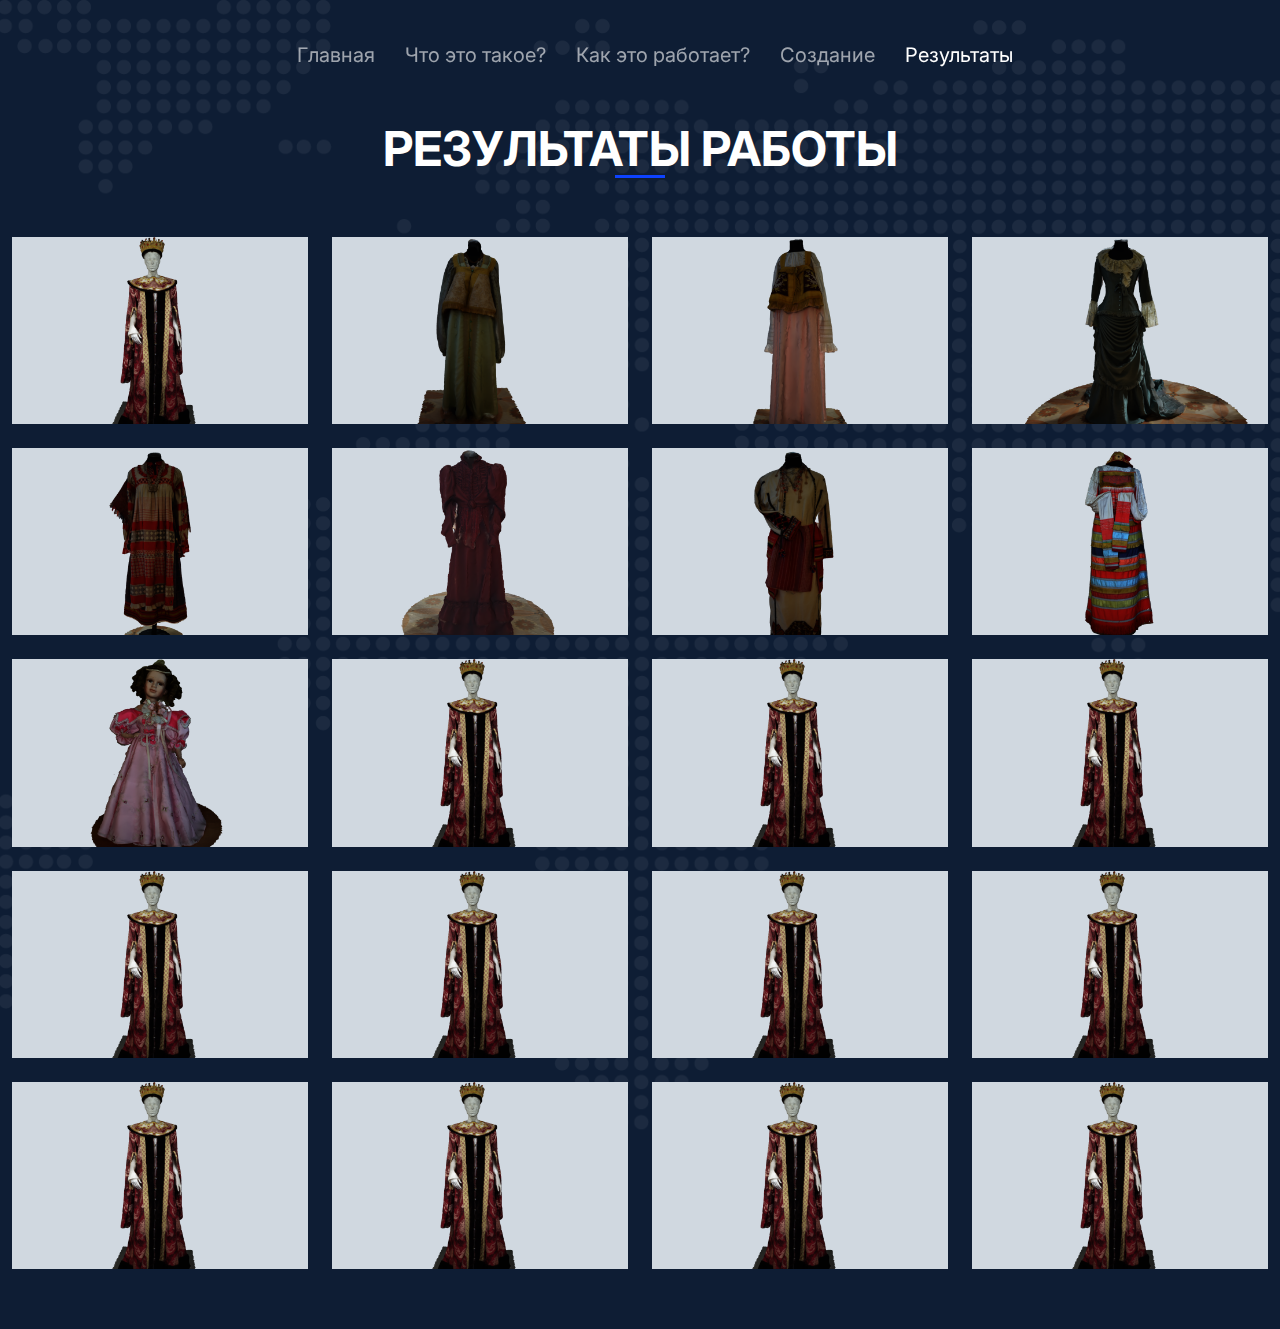
==== result.html @ 9d1e9ec7 "Update result.html" ====
<!DOCTYPE html>
<html lang="en">

<head>
    <meta charset="utf-8">
    <meta content="width=device-width, initial-scale=1.0" name="viewport">

    <title>NNTU3D</title>
    <meta content="" name="description">
    <meta content="" name="keywords">

    <!-- Favicons -->
    <link href="assets/img/favicon.png" rel="icon">

    <!-- Google Fonts -->
    <link rel="preconnect" href="https://fonts.googleapis.com">
    <link rel="preconnect" href="https://fonts.gstatic.com" crossorigin>
    <link href="https://fonts.googleapis.com/css2?family=Open+Sans:ital,wght@0,300;0,400;0,500;0,600;0,700;1,300;1,400;1,600;1,700&family=Poppins:ital,wght@0,300;0,400;0,500;0,600;0,700;1,300;1,400;1,500;1,600;1,700&family=Inter:ital,wght@0,300;0,400;0,500;0,600;0,700;1,300;1,400;1,500;1,600;1,700&display=swap"
          rel="stylesheet">

    <!-- Vendor CSS Files -->
    <link href="assets/vendor/bootstrap/css/bootstrap.min.css" rel="stylesheet">
    <link href="assets/vendor/bootstrap-icons/bootstrap-icons.css" rel="stylesheet">
    <link href="assets/vendor/fontawesome-free/css/all.min.css" rel="stylesheet">
    <link href="assets/vendor/glightbox/css/glightbox.min.css" rel="stylesheet">
    <link href="assets/vendor/swiper/swiper-bundle.min.css" rel="stylesheet">
    <link href="assets/vendor/aos/aos.css" rel="stylesheet">

    <!-- Template Main CSS File -->
    <link href="assets/css/main.css" rel="stylesheet">

</head>

<body>

<!-- ======= Header ======= -->
<header id="header" class="header d-flex align-items-center fixed-top">
    <div class="container-fluid container-xl d-flex align-items-center justify-content-between">

        <i class="mobile-nav-toggle mobile-nav-show bi bi-list"></i>
        <i class="mobile-nav-toggle mobile-nav-hide d-none bi bi-x"></i>
        <nav id="navbar" class="navbar">
            <ul>
                <li><a href="index.html">Главная</a></li>
                <li><a href="index.html#about">Что это такое?</a></li>
                <li><a href="index.html#work">Как это работает?</a></li>
                <li><a href="index.html#create">Создание</a></li>
                <li><a href="result.html" class="active">Результаты</a></li>
            </ul>
        </nav><!-- .navbar -->

    </div>
</header><!-- End Header -->
<!-- End Header -->

<!-- ======= Result Section ======= -->
<section id="result" class="result d-flex align-items-center">
    <div class="container-fluid">
        <div class="row gy-4 d-flex justify-content-center">
            <div class="section-header">
                <h2>Результаты работы</h2>
            </div>
            <div class="col-lg-3 order-2 order-lg-2 d-flex flex-column justify-content-center">
                <div>
                    <a>
                        <img src="assets/img/model/queen.png" data-bs-toggle="modal" data-bs-target="#Modal"
                             class="img-fluid mb-3 mb-lg-0" alt=""
                             data-iframe="https://3dviewer.net/embed.html#model=https://raw.githubusercontent.com/dizzki/test-model/main/export/queen/queen.obj,https://raw.githubusercontent.com/dizzki/test-model/main/export/queen/queen.mtl,https://raw.githubusercontent.com/dizzki/test-model/main/export/queen/queen.jpg$camera=-5.99745,-8.82233,8.79584,-1.32511,-4.54672,-7.51632,0.94756,0.10968,0.30016,45.00000$cameramode=perspective$envsettings=fishermans_bastion,off$backgroundcolor=208,216,224,255$defaultcolor=200,200,200$edgesettings=off,0,0,0,37"
                             data-title="RCM - De Gaulle"
                             data-description="Ullamco laboris nisi ut aliquip ex ea commodo consequat. Duis aute irure dolor in reprehenderit involuptatevelit esse cillum dolore eu fugiat nulla pariatur. Excepteur sint occaecat cupidatat non proident,sunt inculpa qui officia deserunt mollit anim id est laborum">
                    </a>
                </div>
            </div>
            <div class="col-lg-3 order-2 order-lg-2 d-flex flex-column justify-content-center">
                <div>
                    <a>
                        <img src="assets/img/model/2.png" data-bs-toggle="modal" data-bs-target="#Modal"
                             class="img-fluid mb-3 mb-lg-0" alt=""
                             data-iframe="https://3dviewer.net/embed.html#model=https://raw.githubusercontent.com/dizzki/test-model/main/export/2/2.obj,https://raw.githubusercontent.com/dizzki/test-model/main/export/2/2.mtl,https://raw.githubusercontent.com/dizzki/test-model/main/export/2/2.jpg$camera=-6.49846,6.84978,6.02051,-2.47001,-0.06247,-6.10471,0.92004,-0.09425,0.38031,45.00000$cameramode=perspective$envsettings=fishermans_bastion,off$backgroundcolor=208,216,224,255$defaultcolor=200,200,200$edgesettings=off,0,0,0,37"
                             data-title="RCM - De Gaulle"
                             data-description="Ullamco laboris nisi ut aliquip ex ea commodo consequat. Duis aute irure dolor in reprehenderit involuptatevelit esse cillum dolore eu fugiat nulla pariatur. Excepteur sint occaecat cupidatat non proident,sunt inculpa qui officia deserunt mollit anim id est laborum">
                    </a>
                </div>
            </div>
            <div class="col-lg-3 order-2 order-lg-2 d-flex flex-column justify-content-center">
                <div>
                    <a>
                        <img src="assets/img/model/3.png" data-bs-toggle="modal" data-bs-target="#Modal"
                             class="img-fluid mb-3 mb-lg-0" alt=""
                             data-iframe="https://3dviewer.net/embed.html#model=https://raw.githubusercontent.com/dizzki/test-model/main/export/3/3.obj,https://raw.githubusercontent.com/dizzki/test-model/main/export/3/3.mtl,https://raw.githubusercontent.com/dizzki/test-model/main/export/3/3.jpg$camera=-0.13166,-5.22626,-3.03641,-0.32161,0.16821,-3.14199,0.00000,1.00000,0.00000,45.00000$cameramode=perspective$envsettings=fishermans_bastion,off$backgroundcolor=208,216,224,255$defaultcolor=200,200,200$edgesettings=off,0,0,0,37"
                             data-title="RCM - De Gaulle"
                             data-description="Ullamco laboris nisi ut aliquip ex ea commodo consequat. Duis aute irure dolor in reprehenderit involuptatevelit esse cillum dolore eu fugiat nulla pariatur. Excepteur sint occaecat cupidatat non proident,sunt inculpa qui officia deserunt mollit anim id est laborum">
                    </a>
                </div>
            </div>
            <div class="col-lg-3 order-2 order-lg-2 d-flex flex-column justify-content-center">
                <div>
                    <a>
                        <img src="assets/img/model/4.png" data-bs-toggle="modal" data-bs-target="#Modal"
                             class="img-fluid mb-3 mb-lg-0" alt=""
                             data-iframe="https://3dviewer.net/embed.html#model=https://raw.githubusercontent.com/dizzki/test-model/main/export/4/4.obj,https://raw.githubusercontent.com/dizzki/test-model/main/export/4/4.mtl,https://raw.githubusercontent.com/dizzki/test-model/main/export/4/4.jpg$camera=5.60379,8.47331,-11.55605,1.87232,1.72889,-8.35368,0.77329,-0.12157,0.62228,45.00000$cameramode=perspective$envsettings=fishermans_bastion,off$backgroundcolor=208,216,224,255$defaultcolor=200,200,200$edgesettings=off,0,0,0,37"
                             data-title="RCM - De Gaulle"
                             data-description="Ullamco laboris nisi ut aliquip ex ea commodo consequat. Duis aute irure dolor in reprehenderit involuptatevelit esse cillum dolore eu fugiat nulla pariatur. Excepteur sint occaecat cupidatat non proident,sunt inculpa qui officia deserunt mollit anim id est laborum">
                    </a>
                </div>
            </div>
            <div class="col-lg-3 order-2 order-lg-2 d-flex flex-column justify-content-center">
                <div>
                    <a>
                        <img src="assets/img/model/5.png" data-bs-toggle="modal" data-bs-target="#Modal"
                             class="img-fluid mb-3 mb-lg-0" alt=""
                             data-iframe="https://3dviewer.net/embed.html#model=https://raw.githubusercontent.com/dizzki/test-model/main/export/5/5.obj,https://raw.githubusercontent.com/dizzki/test-model/main/export/5/5.mtl,https://raw.githubusercontent.com/dizzki/test-model/main/export/5/5.jpg$camera=4.12618,-6.61488,-14.14102,-0.75479,0.36306,-6.56516,0.85451,0.06699,0.51510,45.00000$cameramode=perspective$envsettings=fishermans_bastion,off$backgroundcolor=208,216,224,255$defaultcolor=200,200,200$edgesettings=off,0,0,0,37"
                             data-title="RCM - De Gaulle"
                             data-description="Ullamco laboris nisi ut aliquip ex ea commodo consequat. Duis aute irure dolor in reprehenderit involuptatevelit esse cillum dolore eu fugiat nulla pariatur. Excepteur sint occaecat cupidatat non proident,sunt inculpa qui officia deserunt mollit anim id est laborum">
                    </a>
                </div>
            </div>
            <div class="col-lg-3 order-2 order-lg-2 d-flex flex-column justify-content-center">
                <div>
                    <a>
                        <img src="assets/img/model/6.png" data-bs-toggle="modal" data-bs-target="#Modal"
                             class="img-fluid mb-3 mb-lg-0" alt=""
                             data-iframe="https://3dviewer.net/embed.html#model=https://raw.githubusercontent.com/dizzki/test-model/main/export/6/6.obj,https://raw.githubusercontent.com/dizzki/test-model/main/export/6/6.mtl,https://raw.githubusercontent.com/dizzki/test-model/main/export/6/6.jpg$camera=3.17951,-2.53789,-11.18494,0.60711,-0.23973,-5.41080,0.91257,0.02094,0.40839,45.00000$cameramode=perspective$envsettings=fishermans_bastion,off$backgroundcolor=208,216,224,255$defaultcolor=200,200,200$edgesettings=off,0,0,0,37"
                             data-title="RCM - De Gaulle"
                             data-description="Ullamco laboris nisi ut aliquip ex ea commodo consequat. Duis aute irure dolor in reprehenderit involuptatevelit esse cillum dolore eu fugiat nulla pariatur. Excepteur sint occaecat cupidatat non proident,sunt inculpa qui officia deserunt mollit anim id est laborum">
                    </a>
                </div>
            </div>
            <div class="col-lg-3 order-2 order-lg-2 d-flex flex-column justify-content-center">
                <div>
                    <a>
                        <img src="assets/img/model/7.png" data-bs-toggle="modal" data-bs-target="#Modal"
                             class="img-fluid mb-3 mb-lg-0" alt=""
                             data-iframe="https://3dviewer.net/embed.html#model=https://raw.githubusercontent.com/dizzki/test-model/main/export/7/7.obj,https://raw.githubusercontent.com/dizzki/test-model/main/export/7/7.mtl,https://raw.githubusercontent.com/dizzki/test-model/main/export/7/7.jpg$camera=0.63020,0.33400,1.74407,0.39119,-0.10806,-5.50257,0.99905,0.03478,-0.02633,45.00000$cameramode=perspective$envsettings=fishermans_bastion,off$backgroundcolor=208,216,224,255$defaultcolor=200,200,200$edgesettings=off,0,0,0,37"
                             data-title="RCM - De Gaulle"
                             data-description="Ullamco laboris nisi ut aliquip ex ea commodo consequat. Duis aute irure dolor in reprehenderit involuptatevelit esse cillum dolore eu fugiat nulla pariatur. Excepteur sint occaecat cupidatat non proident,sunt inculpa qui officia deserunt mollit anim id est laborum">
                    </a>
                </div>
            </div>
            <div class="col-lg-3 order-2 order-lg-2 d-flex flex-column justify-content-center">
                <div>
                    <a>
                        <img src="assets/img/model/8.png" data-bs-toggle="modal" data-bs-target="#Modal"
                             class="img-fluid mb-3 mb-lg-0" alt=""
                             data-iframe="https://3dviewer.net/embed.html#model=https://raw.githubusercontent.com/dizzki/test-model/main/export/8/8.obj,https://raw.githubusercontent.com/dizzki/test-model/main/export/8/8.mtl,https://raw.githubusercontent.com/dizzki/test-model/main/export/8/8.jpg$camera=0.11988,-6.56260,-4.68032,-0.27949,-0.06333,-4.84628,0.00000,1.00000,0.00000,45.00000$cameramode=perspective$envsettings=fishermans_bastion,off$backgroundcolor=208,216,224,255$defaultcolor=200,200,200$edgesettings=off,0,0,0,37"
                             data-title="RCM - De Gaulle"
                             data-description="Ullamco laboris nisi ut aliquip ex ea commodo consequat. Duis aute irure dolor in reprehenderit involuptatevelit esse cillum dolore eu fugiat nulla pariatur. Excepteur sint occaecat cupidatat non proident,sunt inculpa qui officia deserunt mollit anim id est laborum">
                    </a>
                </div>
            </div>
            <div class="col-lg-3 order-2 order-lg-2 d-flex flex-column justify-content-center">
                <div>
                    <a>
                        <img src="assets/img/model/1.png" data-bs-toggle="modal" data-bs-target="#Modal"
                             class="img-fluid mb-3 mb-lg-0" alt=""
                             data-iframe="https://3dviewer.net/embed.html#model=https://raw.githubusercontent.com/dizzki/test-model/main/export/1/1.obj,https://raw.githubusercontent.com/dizzki/test-model/main/export/1/1.mtl,https://raw.githubusercontent.com/dizzki/test-model/main/export/1/1.jpg$camera=0.51574,5.41495,-3.85619,-0.08412,0.31874,-4.08507,0.97858,-0.12261,0.16536,45.00000$cameramode=perspective$envsettings=fishermans_bastion,off$backgroundcolor=208,216,224,255$defaultcolor=200,200,200$edgesettings=off,0,0,0,37"
                             data-title="RCM - De Gaulle"
                             data-description="Ullamco laboris nisi ut aliquip ex ea commodo consequat. Duis aute irure dolor in reprehenderit involuptatevelit esse cillum dolore eu fugiat nulla pariatur. Excepteur sint occaecat cupidatat non proident,sunt inculpa qui officia deserunt mollit anim id est laborum">
                    </a>
                </div>
            </div>
            <div class="col-lg-3 order-2 order-lg-2 d-flex flex-column justify-content-center">
                <div>
                    <a>
                        <img src="assets/img/model/queen.png" data-bs-toggle="modal" data-bs-target="#Modal"
                             class="img-fluid mb-3 mb-lg-0" alt=""
                             data-iframe="https://3dviewer.net/embed.html#model=https://raw.githubusercontent.com/dizzki/test-model/main/queen/gueen.obj$camera=-4.91548,-8.95713,10.37861,0.46771,-3.85832,-10.09178,0.95169,0.10955,0.28684,45.00000$cameramode=perspective$envsettings=fishermans_bastion,off$backgroundcolor=255,255,255,255$defaultcolor=200,200,200$edgesettings=off,0,0,0,1"
                             data-title="RCM - De Gaulle"
                             data-description="Ullamco laboris nisi ut aliquip ex ea commodo consequat. Duis aute irure dolor in reprehenderit involuptatevelit esse cillum dolore eu fugiat nulla pariatur. Excepteur sint occaecat cupidatat non proident,sunt inculpa qui officia deserunt mollit anim id est laborum">
                    </a>
                </div>
            </div>
            <div class="col-lg-3 order-2 order-lg-2 d-flex flex-column justify-content-center">
                <div>
                    <a>
                        <img src="assets/img/model/queen.png" data-bs-toggle="modal" data-bs-target="#Modal"
                             class="img-fluid mb-3 mb-lg-0" alt=""
                             data-iframe="https://3dviewer.net/embed.html#model=https://raw.githubusercontent.com/dizzki/test-model/main/queen/gueen.obj$camera=-4.91548,-8.95713,10.37861,0.46771,-3.85832,-10.09178,0.95169,0.10955,0.28684,45.00000$cameramode=perspective$envsettings=fishermans_bastion,off$backgroundcolor=255,255,255,255$defaultcolor=200,200,200$edgesettings=off,0,0,0,1"
                             data-title="RCM - De Gaulle"
                             data-description="Ullamco laboris nisi ut aliquip ex ea commodo consequat. Duis aute irure dolor in reprehenderit involuptatevelit esse cillum dolore eu fugiat nulla pariatur. Excepteur sint occaecat cupidatat non proident,sunt inculpa qui officia deserunt mollit anim id est laborum">
                    </a>
                </div>
            </div>
            <div class="col-lg-3 order-2 order-lg-2 d-flex flex-column justify-content-center">
                <div>
                    <a>
                        <img src="assets/img/model/queen.png" data-bs-toggle="modal" data-bs-target="#Modal"
                             class="img-fluid mb-3 mb-lg-0" alt=""
                             data-iframe="https://3dviewer.net/embed.html#model=https://raw.githubusercontent.com/dizzki/test-model/main/queen/gueen.obj$camera=-4.91548,-8.95713,10.37861,0.46771,-3.85832,-10.09178,0.95169,0.10955,0.28684,45.00000$cameramode=perspective$envsettings=fishermans_bastion,off$backgroundcolor=255,255,255,255$defaultcolor=200,200,200$edgesettings=off,0,0,0,1"
                             data-title="RCM - De Gaulle"
                             data-description="Ullamco laboris nisi ut aliquip ex ea commodo consequat. Duis aute irure dolor in reprehenderit involuptatevelit esse cillum dolore eu fugiat nulla pariatur. Excepteur sint occaecat cupidatat non proident,sunt inculpa qui officia deserunt mollit anim id est laborum">
                    </a>
                </div>
            </div>
            <div class="col-lg-3 order-2 order-lg-2 d-flex flex-column justify-content-center">
                <div>
                    <a>
                        <img src="assets/img/model/queen.png" data-bs-toggle="modal" data-bs-target="#Modal"
                             class="img-fluid mb-3 mb-lg-0" alt=""
                             data-iframe="https://3dviewer.net/embed.html#model=https://raw.githubusercontent.com/dizzki/test-model/main/queen/gueen.obj$camera=-4.91548,-8.95713,10.37861,0.46771,-3.85832,-10.09178,0.95169,0.10955,0.28684,45.00000$cameramode=perspective$envsettings=fishermans_bastion,off$backgroundcolor=255,255,255,255$defaultcolor=200,200,200$edgesettings=off,0,0,0,1"
                             data-title="RCM - De Gaulle"
                             data-description="Ullamco laboris nisi ut aliquip ex ea commodo consequat. Duis aute irure dolor in reprehenderit involuptatevelit esse cillum dolore eu fugiat nulla pariatur. Excepteur sint occaecat cupidatat non proident,sunt inculpa qui officia deserunt mollit anim id est laborum">
                    </a>
                </div>
            </div>
            <div class="col-lg-3 order-2 order-lg-2 d-flex flex-column justify-content-center">
                <div>
                    <a>
                        <img src="assets/img/model/queen.png" data-bs-toggle="modal" data-bs-target="#Modal"
                             class="img-fluid mb-3 mb-lg-0" alt=""
                             data-iframe="https://3dviewer.net/embed.html#model=https://raw.githubusercontent.com/dizzki/test-model/main/queen/gueen.obj$camera=-4.91548,-8.95713,10.37861,0.46771,-3.85832,-10.09178,0.95169,0.10955,0.28684,45.00000$cameramode=perspective$envsettings=fishermans_bastion,off$backgroundcolor=255,255,255,255$defaultcolor=200,200,200$edgesettings=off,0,0,0,1"
                             data-title="RCM - De Gaulle"
                             data-description="Ullamco laboris nisi ut aliquip ex ea commodo consequat. Duis aute irure dolor in reprehenderit involuptatevelit esse cillum dolore eu fugiat nulla pariatur. Excepteur sint occaecat cupidatat non proident,sunt inculpa qui officia deserunt mollit anim id est laborum">
                    </a>
                </div>
            </div>
            <div class="col-lg-3 order-2 order-lg-2 d-flex flex-column justify-content-center">
                <div>
                    <a>
                        <img src="assets/img/model/queen.png" data-bs-toggle="modal" data-bs-target="#Modal"
                             class="img-fluid mb-3 mb-lg-0" alt=""
                             data-iframe="https://3dviewer.net/embed.html#model=https://raw.githubusercontent.com/dizzki/test-model/main/queen/gueen.obj$camera=-4.91548,-8.95713,10.37861,0.46771,-3.85832,-10.09178,0.95169,0.10955,0.28684,45.00000$cameramode=perspective$envsettings=fishermans_bastion,off$backgroundcolor=255,255,255,255$defaultcolor=200,200,200$edgesettings=off,0,0,0,1"
                             data-title="RCM - De Gaulle"
                             data-description="Ullamco laboris nisi ut aliquip ex ea commodo consequat. Duis aute irure dolor in reprehenderit involuptatevelit esse cillum dolore eu fugiat nulla pariatur. Excepteur sint occaecat cupidatat non proident,sunt inculpa qui officia deserunt mollit anim id est laborum">
                    </a>
                </div>
            </div>
            <div class="col-lg-3 order-2 order-lg-2 d-flex flex-column justify-content-center">
                <div>
                    <a>
                        <img src="assets/img/model/queen.png" data-bs-toggle="modal" data-bs-target="#Modal"
                             class="img-fluid mb-3 mb-lg-0" alt=""
                             data-iframe="https://3dviewer.net/embed.html#model=https://raw.githubusercontent.com/dizzki/test-model/main/queen/gueen.obj$camera=-4.91548,-8.95713,10.37861,0.46771,-3.85832,-10.09178,0.95169,0.10955,0.28684,45.00000$cameramode=perspective$envsettings=fishermans_bastion,off$backgroundcolor=255,255,255,255$defaultcolor=200,200,200$edgesettings=off,0,0,0,1"
                             data-title="RCM - De Gaulle"
                             data-description="Ullamco laboris nisi ut aliquip ex ea commodo consequat. Duis aute irure dolor in reprehenderit involuptatevelit esse cillum dolore eu fugiat nulla pariatur. Excepteur sint occaecat cupidatat non proident,sunt inculpa qui officia deserunt mollit anim id est laborum">
                    </a>
                </div>
            </div>
            <div class="col-lg-3 order-2 order-lg-2 d-flex flex-column justify-content-center">
                <div>
                    <a>
                        <img src="assets/img/model/queen.png" data-bs-toggle="modal" data-bs-target="#Modal"
                             class="img-fluid mb-3 mb-lg-0" alt=""
                             data-iframe="https://3dviewer.net/embed.html#model=https://raw.githubusercontent.com/dizzki/test-model/main/queen/gueen.obj$camera=-4.91548,-8.95713,10.37861,0.46771,-3.85832,-10.09178,0.95169,0.10955,0.28684,45.00000$cameramode=perspective$envsettings=fishermans_bastion,off$backgroundcolor=255,255,255,255$defaultcolor=200,200,200$edgesettings=off,0,0,0,1"
                             data-title="RCM - De Gaulle"
                             data-description="Ullamco laboris nisi ut aliquip ex ea commodo consequat. Duis aute irure dolor in reprehenderit involuptatevelit esse cillum dolore eu fugiat nulla pariatur. Excepteur sint occaecat cupidatat non proident,sunt inculpa qui officia deserunt mollit anim id est laborum">
                    </a>
                </div>
            </div>
            <div class="col-lg-3 order-2 order-lg-2 d-flex flex-column justify-content-center">
                <div>
                    <a>
                        <img src="assets/img/model/queen.png" data-bs-toggle="modal" data-bs-target="#Modal"
                             class="img-fluid mb-3 mb-lg-0" alt=""
                             data-iframe="https://3dviewer.net/embed.html#model=https://raw.githubusercontent.com/dizzki/test-model/main/queen/gueen.obj$camera=-4.91548,-8.95713,10.37861,0.46771,-3.85832,-10.09178,0.95169,0.10955,0.28684,45.00000$cameramode=perspective$envsettings=fishermans_bastion,off$backgroundcolor=255,255,255,255$defaultcolor=200,200,200$edgesettings=off,0,0,0,1"
                             data-title="RCM - De Gaulle"
                             data-description="Ullamco laboris nisi ut aliquip ex ea commodo consequat. Duis aute irure dolor in reprehenderit involuptatevelit esse cillum dolore eu fugiat nulla pariatur. Excepteur sint occaecat cupidatat non proident,sunt inculpa qui officia deserunt mollit anim id est laborum">
                    </a>
                </div>
            </div>
            <div class="col-lg-3 order-2 order-lg-2 d-flex flex-column justify-content-center">
                <div>
                    <a>
                        <img src="assets/img/model/queen.png" data-bs-toggle="modal" data-bs-target="#Modal"
                             class="img-fluid mb-3 mb-lg-0" alt=""
                             data-iframe="https://3dviewer.net/embed.html#model=https://raw.githubusercontent.com/dizzki/test-model/main/queen/gueen.obj$camera=-4.91548,-8.95713,10.37861,0.46771,-3.85832,-10.09178,0.95169,0.10955,0.28684,45.00000$cameramode=perspective$envsettings=fishermans_bastion,off$backgroundcolor=255,255,255,255$defaultcolor=200,200,200$edgesettings=off,0,0,0,1"
                             data-title="RCM - De Gaulle"
                             data-description="Ullamco laboris nisi ut aliquip ex ea commodo consequat. Duis aute irure dolor in reprehenderit involuptatevelit esse cillum dolore eu fugiat nulla pariatur. Excepteur sint occaecat cupidatat non proident,sunt inculpa qui officia deserunt mollit anim id est laborum">
                    </a>
                </div>
            </div>
            <div class="col-lg-3 order-2 order-lg-2 d-flex flex-column justify-content-center">
                <div>
                    <a>
                        <img src="assets/img/model/queen.png" data-bs-toggle="modal" data-bs-target="#Modal"
                             class="img-fluid mb-3 mb-lg-0" alt=""
                             data-iframe="https://3dviewer.net/embed.html#model=https://raw.githubusercontent.com/dizzki/test-model/main/queen/gueen.obj$camera=-4.91548,-8.95713,10.37861,0.46771,-3.85832,-10.09178,0.95169,0.10955,0.28684,45.00000$cameramode=perspective$envsettings=fishermans_bastion,off$backgroundcolor=255,255,255,255$defaultcolor=200,200,200$edgesettings=off,0,0,0,1"
                             data-title="RCM - De Gaulle"
                             data-description="Ullamco laboris nisi ut aliquip ex ea commodo consequat. Duis aute irure dolor in reprehenderit involuptatevelit esse cillum dolore eu fugiat nulla pariatur. Excepteur sint occaecat cupidatat non proident,sunt inculpa qui officia deserunt mollit anim id est laborum">
                    </a>
                </div>
            </div>
        </div>
        <!-- Модальное окно -->
        <div class="modal fade" id="Modal" tabindex="-1" aria-labelledby="ModalLabel" aria-hidden="true">
            <div class="modal-dialog modal-lg modal-dialog-centered">
                <div class="modal-content">
                    <div class="modal-header">
                        <h5 class="modal-title"></h5>
                        <button type="button" class="btn-close" data-bs-dismiss="modal" aria-label="Закрыть"></button>
                    </div>
                    <div class="modal-body">
                        <div class="online_3d_viewer">
                            <iframe></iframe>
                        </div>
                        <div class="col order-2 order-md-1">
                            <p></p>
                        </div>
                    </div>
                </div>
            </div>
        </div>
        <div id="about"></div>
    </div>
</section><!-- End Hero Section -->

<a href="#" class="scroll-top d-flex align-items-center justify-content-center"><i class="bi bi-arrow-up-short"></i></a>
<div id="preloader"></div>

<!-- Vendor JS Files -->
<script src="assets/vendor/bootstrap/js/bootstrap.bundle.min.js"></script>
<script src="assets/vendor/purecounter/purecounter_vanilla.js"></script>
<script src="assets/vendor/glightbox/js/glightbox.min.js"></script>
<script src="assets/vendor/swiper/swiper-bundle.min.js"></script>
<script src="assets/vendor/aos/aos.js"></script>

<script>
      const images = document.querySelectorAll('img[data-iframe]');
      const iframeBlock = document.querySelector('.online_3d_viewer');
      const titleBlock = document.querySelector('.modal-title');
      const descriptionBlock = document.querySelector('div.modal-body p');
      images.forEach((img) => {
          img.addEventListener('click', () => {
              const iframeSrc = img.dataset.iframe;
              const title = img.dataset.title;
              const description = img.dataset.description;
              iframeBlock.innerHTML = `<iframe style="border:1px solid #eeeeee;" src="${iframeSrc}"></iframe>`;
              titleBlock.textContent = title;
              descriptionBlock.textContent = description;
          });
      });
</script>

<!-- Template Main JS File -->
<script src="assets/js/main.js"></script>
</body>
</html>
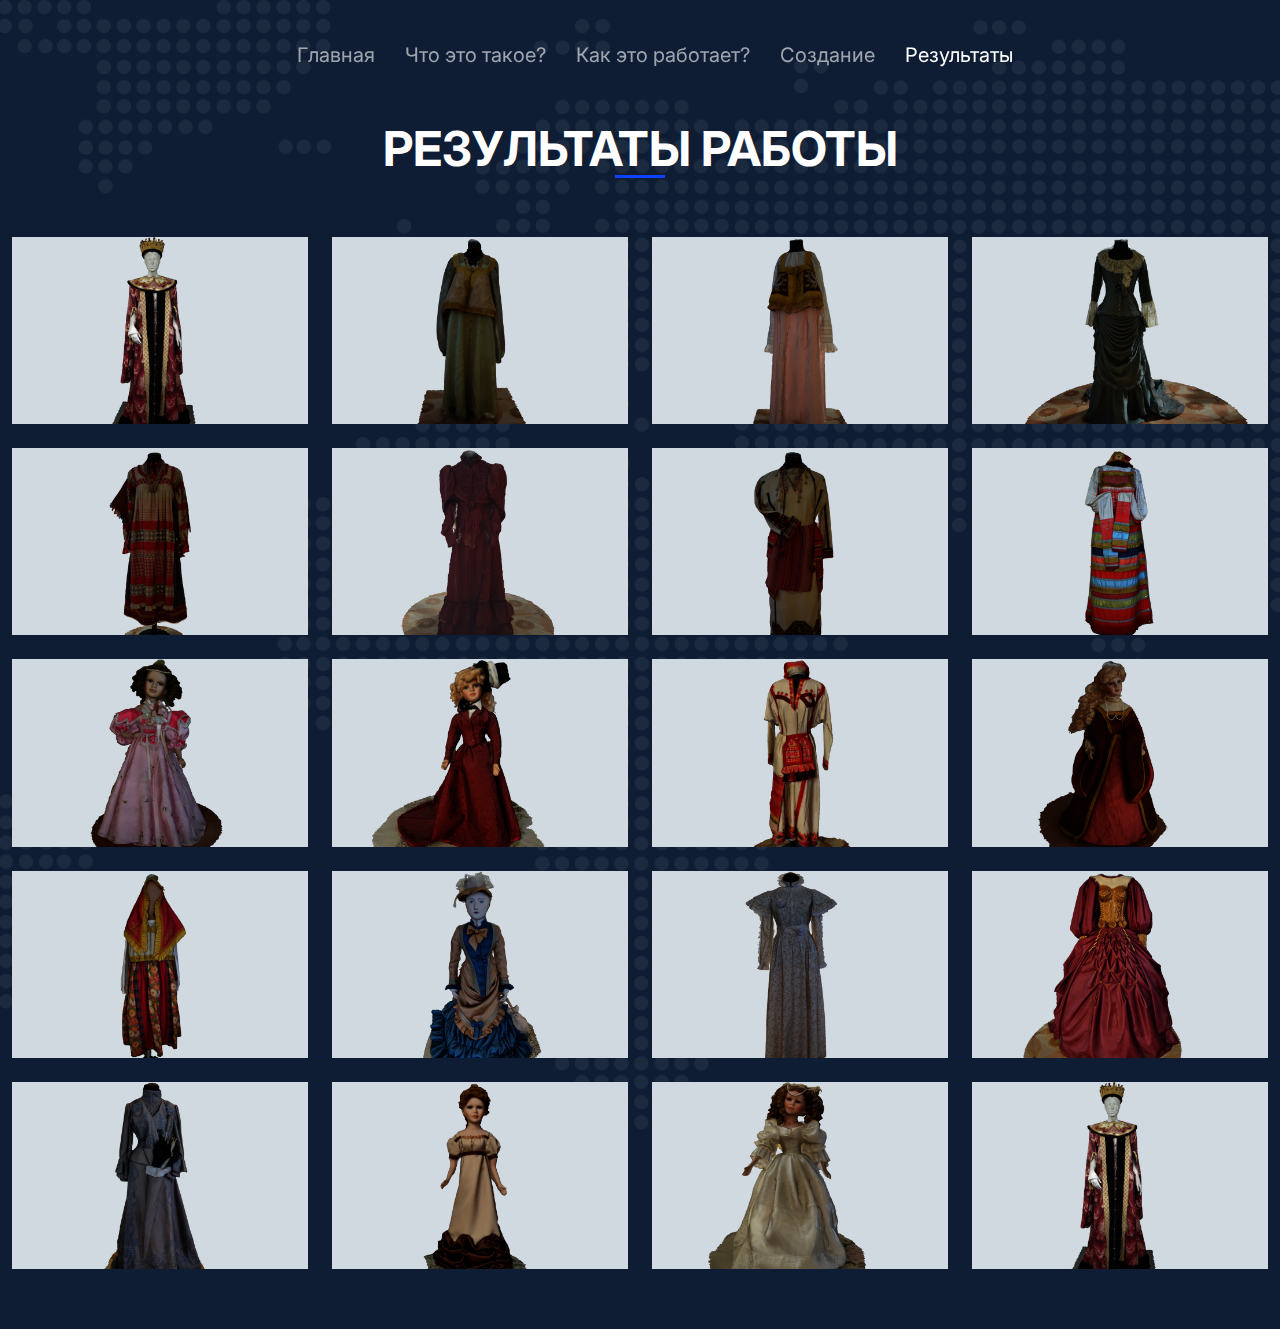
==== commit 7aab4874: "update" ====
--- a/result.html
+++ b/result.html
@@ -65,7 +65,7 @@
                     <a>
                         <img src="assets/img/model/queen.png" data-bs-toggle="modal" data-bs-target="#Modal"
                              class="img-fluid mb-3 mb-lg-0" alt=""
-                             data-iframe="https://3dviewer.net/embed.html#model=https://raw.githubusercontent.com/dizzki/test-model/main/export/queen/queen.obj,https://raw.githubusercontent.com/dizzki/test-model/main/export/queen/queen.mtl,https://raw.githubusercontent.com/dizzki/test-model/main/export/queen/queen.jpg$camera=-5.99745,-8.82233,8.79584,-1.32511,-4.54672,-7.51632,0.94756,0.10968,0.30016,45.00000$cameramode=perspective$envsettings=fishermans_bastion,off$backgroundcolor=208,216,224,255$defaultcolor=200,200,200$edgesettings=off,0,0,0,37"
+                             data-iframe="https://3dviewer.net/embed.html#model=https://raw.githubusercontent.com/dizzki/test-model/main/export/queen/queen.obj,https://raw.githubusercontent.com/dizzki/test-model/main/export/queen/queen.mtl,https://raw.githubusercontent.com/dizzki/test-model/main/export/queen/queen.jpg$camera=-5.99745,-8.82233,8.79584,-1.32511,-4.54672,-7.51632,0.94756,0.10968,0.30016,45.00000$cameramode=perspective$envsettings=fishermans_bastion,off$backgroundcolor=56,56,56,255$defaultcolor=200,200,200$edgesettings=off,0,0,0,37"
                              data-title="RCM - De Gaulle"
                              data-description="Ullamco laboris nisi ut aliquip ex ea commodo consequat. Duis aute irure dolor in reprehenderit involuptatevelit esse cillum dolore eu fugiat nulla pariatur. Excepteur sint occaecat cupidatat non proident,sunt inculpa qui officia deserunt mollit anim id est laborum">
                     </a>
@@ -76,7 +76,7 @@
                     <a>
                         <img src="assets/img/model/2.png" data-bs-toggle="modal" data-bs-target="#Modal"
                              class="img-fluid mb-3 mb-lg-0" alt=""
-                             data-iframe="https://3dviewer.net/embed.html#model=https://raw.githubusercontent.com/dizzki/test-model/main/export/2/2.obj,https://raw.githubusercontent.com/dizzki/test-model/main/export/2/2.mtl,https://raw.githubusercontent.com/dizzki/test-model/main/export/2/2.jpg$camera=-6.49846,6.84978,6.02051,-2.47001,-0.06247,-6.10471,0.92004,-0.09425,0.38031,45.00000$cameramode=perspective$envsettings=fishermans_bastion,off$backgroundcolor=208,216,224,255$defaultcolor=200,200,200$edgesettings=off,0,0,0,37"
+                             data-iframe="https://3dviewer.net/embed.html#model=https://raw.githubusercontent.com/dizzki/test-model/main/export/2/2.obj,https://raw.githubusercontent.com/dizzki/test-model/main/export/2/2.mtl,https://raw.githubusercontent.com/dizzki/test-model/main/export/2/2.jpg$camera=-6.49846,6.84978,6.02051,-2.47001,-0.06247,-6.10471,0.92004,-0.09425,0.38031,45.00000$cameramode=perspective$envsettings=fishermans_bastion,off$backgroundcolor=56,56,56,255$defaultcolor=200,200,200$edgesettings=off,0,0,0,37"
                              data-title="RCM - De Gaulle"
                              data-description="Ullamco laboris nisi ut aliquip ex ea commodo consequat. Duis aute irure dolor in reprehenderit involuptatevelit esse cillum dolore eu fugiat nulla pariatur. Excepteur sint occaecat cupidatat non proident,sunt inculpa qui officia deserunt mollit anim id est laborum">
                     </a>
@@ -87,7 +87,7 @@
                     <a>
                         <img src="assets/img/model/3.png" data-bs-toggle="modal" data-bs-target="#Modal"
                              class="img-fluid mb-3 mb-lg-0" alt=""
-                             data-iframe="https://3dviewer.net/embed.html#model=https://raw.githubusercontent.com/dizzki/test-model/main/export/3/3.obj,https://raw.githubusercontent.com/dizzki/test-model/main/export/3/3.mtl,https://raw.githubusercontent.com/dizzki/test-model/main/export/3/3.jpg$camera=-0.13166,-5.22626,-3.03641,-0.32161,0.16821,-3.14199,0.00000,1.00000,0.00000,45.00000$cameramode=perspective$envsettings=fishermans_bastion,off$backgroundcolor=208,216,224,255$defaultcolor=200,200,200$edgesettings=off,0,0,0,37"
+                             data-iframe="https://3dviewer.net/embed.html#model=https://raw.githubusercontent.com/dizzki/test-model/main/export/3/3.obj,https://raw.githubusercontent.com/dizzki/test-model/main/export/3/3.mtl,https://raw.githubusercontent.com/dizzki/test-model/main/export/3/3.jpg$camera=-0.13166,-5.22626,-3.03641,-0.32161,0.16821,-3.14199,0.00000,1.00000,0.00000,45.00000$cameramode=perspective$envsettings=fishermans_bastion,off$backgroundcolor=56,56,56,255$defaultcolor=200,200,200$edgesettings=off,0,0,0,37"
                              data-title="RCM - De Gaulle"
                              data-description="Ullamco laboris nisi ut aliquip ex ea commodo consequat. Duis aute irure dolor in reprehenderit involuptatevelit esse cillum dolore eu fugiat nulla pariatur. Excepteur sint occaecat cupidatat non proident,sunt inculpa qui officia deserunt mollit anim id est laborum">
                     </a>
@@ -98,7 +98,7 @@
                     <a>
                         <img src="assets/img/model/4.png" data-bs-toggle="modal" data-bs-target="#Modal"
                              class="img-fluid mb-3 mb-lg-0" alt=""
-                             data-iframe="https://3dviewer.net/embed.html#model=https://raw.githubusercontent.com/dizzki/test-model/main/export/4/4.obj,https://raw.githubusercontent.com/dizzki/test-model/main/export/4/4.mtl,https://raw.githubusercontent.com/dizzki/test-model/main/export/4/4.jpg$camera=5.60379,8.47331,-11.55605,1.87232,1.72889,-8.35368,0.77329,-0.12157,0.62228,45.00000$cameramode=perspective$envsettings=fishermans_bastion,off$backgroundcolor=208,216,224,255$defaultcolor=200,200,200$edgesettings=off,0,0,0,37"
+                             data-iframe="https://3dviewer.net/embed.html#model=https://raw.githubusercontent.com/dizzki/test-model/main/export/4/4.obj,https://raw.githubusercontent.com/dizzki/test-model/main/export/4/4.mtl,https://raw.githubusercontent.com/dizzki/test-model/main/export/4/4.jpg$camera=5.60379,8.47331,-11.55605,1.87232,1.72889,-8.35368,0.77329,-0.12157,0.62228,45.00000$cameramode=perspective$envsettings=fishermans_bastion,off$backgroundcolor=56,56,56,255$defaultcolor=200,200,200$edgesettings=off,0,0,0,37"
                              data-title="RCM - De Gaulle"
                              data-description="Ullamco laboris nisi ut aliquip ex ea commodo consequat. Duis aute irure dolor in reprehenderit involuptatevelit esse cillum dolore eu fugiat nulla pariatur. Excepteur sint occaecat cupidatat non proident,sunt inculpa qui officia deserunt mollit anim id est laborum">
                     </a>
@@ -109,7 +109,7 @@
                     <a>
                         <img src="assets/img/model/5.png" data-bs-toggle="modal" data-bs-target="#Modal"
                              class="img-fluid mb-3 mb-lg-0" alt=""
-                             data-iframe="https://3dviewer.net/embed.html#model=https://raw.githubusercontent.com/dizzki/test-model/main/export/5/5.obj,https://raw.githubusercontent.com/dizzki/test-model/main/export/5/5.mtl,https://raw.githubusercontent.com/dizzki/test-model/main/export/5/5.jpg$camera=4.12618,-6.61488,-14.14102,-0.75479,0.36306,-6.56516,0.85451,0.06699,0.51510,45.00000$cameramode=perspective$envsettings=fishermans_bastion,off$backgroundcolor=208,216,224,255$defaultcolor=200,200,200$edgesettings=off,0,0,0,37"
+                             data-iframe="https://3dviewer.net/embed.html#model=https://raw.githubusercontent.com/dizzki/test-model/main/export/5/5.obj,https://raw.githubusercontent.com/dizzki/test-model/main/export/5/5.mtl,https://raw.githubusercontent.com/dizzki/test-model/main/export/5/5.jpg$camera=4.12618,-6.61488,-14.14102,-0.75479,0.36306,-6.56516,0.85451,0.06699,0.51510,45.00000$cameramode=perspective$envsettings=fishermans_bastion,off$backgroundcolor=56,56,56,255$defaultcolor=200,200,200$edgesettings=off,0,0,0,37"
                              data-title="RCM - De Gaulle"
                              data-description="Ullamco laboris nisi ut aliquip ex ea commodo consequat. Duis aute irure dolor in reprehenderit involuptatevelit esse cillum dolore eu fugiat nulla pariatur. Excepteur sint occaecat cupidatat non proident,sunt inculpa qui officia deserunt mollit anim id est laborum">
                     </a>
@@ -120,7 +120,7 @@
                     <a>
                         <img src="assets/img/model/6.png" data-bs-toggle="modal" data-bs-target="#Modal"
                              class="img-fluid mb-3 mb-lg-0" alt=""
-                             data-iframe="https://3dviewer.net/embed.html#model=https://raw.githubusercontent.com/dizzki/test-model/main/export/6/6.obj,https://raw.githubusercontent.com/dizzki/test-model/main/export/6/6.mtl,https://raw.githubusercontent.com/dizzki/test-model/main/export/6/6.jpg$camera=3.17951,-2.53789,-11.18494,0.60711,-0.23973,-5.41080,0.91257,0.02094,0.40839,45.00000$cameramode=perspective$envsettings=fishermans_bastion,off$backgroundcolor=208,216,224,255$defaultcolor=200,200,200$edgesettings=off,0,0,0,37"
+                             data-iframe="https://3dviewer.net/embed.html#model=https://raw.githubusercontent.com/dizzki/test-model/main/export/6/6.obj,https://raw.githubusercontent.com/dizzki/test-model/main/export/6/6.mtl,https://raw.githubusercontent.com/dizzki/test-model/main/export/6/6.jpg$camera=3.17951,-2.53789,-11.18494,0.60711,-0.23973,-5.41080,0.91257,0.02094,0.40839,45.00000$cameramode=perspective$envsettings=fishermans_bastion,off$backgroundcolor=56,56,56,255$defaultcolor=200,200,200$edgesettings=off,0,0,0,37"
                              data-title="RCM - De Gaulle"
                              data-description="Ullamco laboris nisi ut aliquip ex ea commodo consequat. Duis aute irure dolor in reprehenderit involuptatevelit esse cillum dolore eu fugiat nulla pariatur. Excepteur sint occaecat cupidatat non proident,sunt inculpa qui officia deserunt mollit anim id est laborum">
                     </a>
@@ -131,7 +131,7 @@
                     <a>
                         <img src="assets/img/model/7.png" data-bs-toggle="modal" data-bs-target="#Modal"
                              class="img-fluid mb-3 mb-lg-0" alt=""
-                             data-iframe="https://3dviewer.net/embed.html#model=https://raw.githubusercontent.com/dizzki/test-model/main/export/7/7.obj,https://raw.githubusercontent.com/dizzki/test-model/main/export/7/7.mtl,https://raw.githubusercontent.com/dizzki/test-model/main/export/7/7.jpg$camera=0.63020,0.33400,1.74407,0.39119,-0.10806,-5.50257,0.99905,0.03478,-0.02633,45.00000$cameramode=perspective$envsettings=fishermans_bastion,off$backgroundcolor=208,216,224,255$defaultcolor=200,200,200$edgesettings=off,0,0,0,37"
+                             data-iframe="https://3dviewer.net/embed.html#model=https://raw.githubusercontent.com/dizzki/test-model/main/export/7/7.obj,https://raw.githubusercontent.com/dizzki/test-model/main/export/7/7.mtl,https://raw.githubusercontent.com/dizzki/test-model/main/export/7/7.jpg$camera=0.63020,0.33400,1.74407,0.39119,-0.10806,-5.50257,0.99905,0.03478,-0.02633,45.00000$cameramode=perspective$envsettings=fishermans_bastion,off$backgroundcolor=56,56,56,255$defaultcolor=200,200,200$edgesettings=off,0,0,0,37"
                              data-title="RCM - De Gaulle"
                              data-description="Ullamco laboris nisi ut aliquip ex ea commodo consequat. Duis aute irure dolor in reprehenderit involuptatevelit esse cillum dolore eu fugiat nulla pariatur. Excepteur sint occaecat cupidatat non proident,sunt inculpa qui officia deserunt mollit anim id est laborum">
                     </a>
@@ -142,7 +142,7 @@
                     <a>
                         <img src="assets/img/model/8.png" data-bs-toggle="modal" data-bs-target="#Modal"
                              class="img-fluid mb-3 mb-lg-0" alt=""
-                             data-iframe="https://3dviewer.net/embed.html#model=https://raw.githubusercontent.com/dizzki/test-model/main/export/8/8.obj,https://raw.githubusercontent.com/dizzki/test-model/main/export/8/8.mtl,https://raw.githubusercontent.com/dizzki/test-model/main/export/8/8.jpg$camera=0.11988,-6.56260,-4.68032,-0.27949,-0.06333,-4.84628,0.00000,1.00000,0.00000,45.00000$cameramode=perspective$envsettings=fishermans_bastion,off$backgroundcolor=208,216,224,255$defaultcolor=200,200,200$edgesettings=off,0,0,0,37"
+                             data-iframe="https://3dviewer.net/embed.html#model=https://raw.githubusercontent.com/dizzki/test-model/main/export/8/8.obj,https://raw.githubusercontent.com/dizzki/test-model/main/export/8/8.mtl,https://raw.githubusercontent.com/dizzki/test-model/main/export/8/8.jpg$camera=0.11988,-6.56260,-4.68032,-0.27949,-0.06333,-4.84628,0.00000,1.00000,0.00000,45.00000$cameramode=perspective$envsettings=fishermans_bastion,off$backgroundcolor=56,56,56,255$defaultcolor=200,200,200$edgesettings=off,0,0,0,37"
                              data-title="RCM - De Gaulle"
                              data-description="Ullamco laboris nisi ut aliquip ex ea commodo consequat. Duis aute irure dolor in reprehenderit involuptatevelit esse cillum dolore eu fugiat nulla pariatur. Excepteur sint occaecat cupidatat non proident,sunt inculpa qui officia deserunt mollit anim id est laborum">
                     </a>
@@ -153,117 +153,117 @@
                     <a>
                         <img src="assets/img/model/1.png" data-bs-toggle="modal" data-bs-target="#Modal"
                              class="img-fluid mb-3 mb-lg-0" alt=""
-                             data-iframe="https://3dviewer.net/embed.html#model=https://raw.githubusercontent.com/dizzki/test-model/main/export/1/1.obj,https://raw.githubusercontent.com/dizzki/test-model/main/export/1/1.mtl,https://raw.githubusercontent.com/dizzki/test-model/main/export/1/1.jpg$camera=0.51574,5.41495,-3.85619,-0.08412,0.31874,-4.08507,0.97858,-0.12261,0.16536,45.00000$cameramode=perspective$envsettings=fishermans_bastion,off$backgroundcolor=208,216,224,255$defaultcolor=200,200,200$edgesettings=off,0,0,0,37"
-                             data-title="RCM - De Gaulle"
-                             data-description="Ullamco laboris nisi ut aliquip ex ea commodo consequat. Duis aute irure dolor in reprehenderit involuptatevelit esse cillum dolore eu fugiat nulla pariatur. Excepteur sint occaecat cupidatat non proident,sunt inculpa qui officia deserunt mollit anim id est laborum">
-                    </a>
-                </div>
-            </div>
-            <div class="col-lg-3 order-2 order-lg-2 d-flex flex-column justify-content-center">
-                <div>
-                    <a>
-                        <img src="assets/img/model/queen.png" data-bs-toggle="modal" data-bs-target="#Modal"
-                             class="img-fluid mb-3 mb-lg-0" alt=""
-                             data-iframe="https://3dviewer.net/embed.html#model=https://raw.githubusercontent.com/dizzki/test-model/main/queen/gueen.obj$camera=-4.91548,-8.95713,10.37861,0.46771,-3.85832,-10.09178,0.95169,0.10955,0.28684,45.00000$cameramode=perspective$envsettings=fishermans_bastion,off$backgroundcolor=255,255,255,255$defaultcolor=200,200,200$edgesettings=off,0,0,0,1"
-                             data-title="RCM - De Gaulle"
-                             data-description="Ullamco laboris nisi ut aliquip ex ea commodo consequat. Duis aute irure dolor in reprehenderit involuptatevelit esse cillum dolore eu fugiat nulla pariatur. Excepteur sint occaecat cupidatat non proident,sunt inculpa qui officia deserunt mollit anim id est laborum">
-                    </a>
-                </div>
-            </div>
-            <div class="col-lg-3 order-2 order-lg-2 d-flex flex-column justify-content-center">
-                <div>
-                    <a>
-                        <img src="assets/img/model/queen.png" data-bs-toggle="modal" data-bs-target="#Modal"
-                             class="img-fluid mb-3 mb-lg-0" alt=""
-                             data-iframe="https://3dviewer.net/embed.html#model=https://raw.githubusercontent.com/dizzki/test-model/main/queen/gueen.obj$camera=-4.91548,-8.95713,10.37861,0.46771,-3.85832,-10.09178,0.95169,0.10955,0.28684,45.00000$cameramode=perspective$envsettings=fishermans_bastion,off$backgroundcolor=255,255,255,255$defaultcolor=200,200,200$edgesettings=off,0,0,0,1"
-                             data-title="RCM - De Gaulle"
-                             data-description="Ullamco laboris nisi ut aliquip ex ea commodo consequat. Duis aute irure dolor in reprehenderit involuptatevelit esse cillum dolore eu fugiat nulla pariatur. Excepteur sint occaecat cupidatat non proident,sunt inculpa qui officia deserunt mollit anim id est laborum">
-                    </a>
-                </div>
-            </div>
-            <div class="col-lg-3 order-2 order-lg-2 d-flex flex-column justify-content-center">
-                <div>
-                    <a>
-                        <img src="assets/img/model/queen.png" data-bs-toggle="modal" data-bs-target="#Modal"
-                             class="img-fluid mb-3 mb-lg-0" alt=""
-                             data-iframe="https://3dviewer.net/embed.html#model=https://raw.githubusercontent.com/dizzki/test-model/main/queen/gueen.obj$camera=-4.91548,-8.95713,10.37861,0.46771,-3.85832,-10.09178,0.95169,0.10955,0.28684,45.00000$cameramode=perspective$envsettings=fishermans_bastion,off$backgroundcolor=255,255,255,255$defaultcolor=200,200,200$edgesettings=off,0,0,0,1"
-                             data-title="RCM - De Gaulle"
-                             data-description="Ullamco laboris nisi ut aliquip ex ea commodo consequat. Duis aute irure dolor in reprehenderit involuptatevelit esse cillum dolore eu fugiat nulla pariatur. Excepteur sint occaecat cupidatat non proident,sunt inculpa qui officia deserunt mollit anim id est laborum">
-                    </a>
-                </div>
-            </div>
-            <div class="col-lg-3 order-2 order-lg-2 d-flex flex-column justify-content-center">
-                <div>
-                    <a>
-                        <img src="assets/img/model/queen.png" data-bs-toggle="modal" data-bs-target="#Modal"
-                             class="img-fluid mb-3 mb-lg-0" alt=""
-                             data-iframe="https://3dviewer.net/embed.html#model=https://raw.githubusercontent.com/dizzki/test-model/main/queen/gueen.obj$camera=-4.91548,-8.95713,10.37861,0.46771,-3.85832,-10.09178,0.95169,0.10955,0.28684,45.00000$cameramode=perspective$envsettings=fishermans_bastion,off$backgroundcolor=255,255,255,255$defaultcolor=200,200,200$edgesettings=off,0,0,0,1"
-                             data-title="RCM - De Gaulle"
-                             data-description="Ullamco laboris nisi ut aliquip ex ea commodo consequat. Duis aute irure dolor in reprehenderit involuptatevelit esse cillum dolore eu fugiat nulla pariatur. Excepteur sint occaecat cupidatat non proident,sunt inculpa qui officia deserunt mollit anim id est laborum">
-                    </a>
-                </div>
-            </div>
-            <div class="col-lg-3 order-2 order-lg-2 d-flex flex-column justify-content-center">
-                <div>
-                    <a>
-                        <img src="assets/img/model/queen.png" data-bs-toggle="modal" data-bs-target="#Modal"
-                             class="img-fluid mb-3 mb-lg-0" alt=""
-                             data-iframe="https://3dviewer.net/embed.html#model=https://raw.githubusercontent.com/dizzki/test-model/main/queen/gueen.obj$camera=-4.91548,-8.95713,10.37861,0.46771,-3.85832,-10.09178,0.95169,0.10955,0.28684,45.00000$cameramode=perspective$envsettings=fishermans_bastion,off$backgroundcolor=255,255,255,255$defaultcolor=200,200,200$edgesettings=off,0,0,0,1"
-                             data-title="RCM - De Gaulle"
-                             data-description="Ullamco laboris nisi ut aliquip ex ea commodo consequat. Duis aute irure dolor in reprehenderit involuptatevelit esse cillum dolore eu fugiat nulla pariatur. Excepteur sint occaecat cupidatat non proident,sunt inculpa qui officia deserunt mollit anim id est laborum">
-                    </a>
-                </div>
-            </div>
-            <div class="col-lg-3 order-2 order-lg-2 d-flex flex-column justify-content-center">
-                <div>
-                    <a>
-                        <img src="assets/img/model/queen.png" data-bs-toggle="modal" data-bs-target="#Modal"
-                             class="img-fluid mb-3 mb-lg-0" alt=""
-                             data-iframe="https://3dviewer.net/embed.html#model=https://raw.githubusercontent.com/dizzki/test-model/main/queen/gueen.obj$camera=-4.91548,-8.95713,10.37861,0.46771,-3.85832,-10.09178,0.95169,0.10955,0.28684,45.00000$cameramode=perspective$envsettings=fishermans_bastion,off$backgroundcolor=255,255,255,255$defaultcolor=200,200,200$edgesettings=off,0,0,0,1"
-                             data-title="RCM - De Gaulle"
-                             data-description="Ullamco laboris nisi ut aliquip ex ea commodo consequat. Duis aute irure dolor in reprehenderit involuptatevelit esse cillum dolore eu fugiat nulla pariatur. Excepteur sint occaecat cupidatat non proident,sunt inculpa qui officia deserunt mollit anim id est laborum">
-                    </a>
-                </div>
-            </div>
-            <div class="col-lg-3 order-2 order-lg-2 d-flex flex-column justify-content-center">
-                <div>
-                    <a>
-                        <img src="assets/img/model/queen.png" data-bs-toggle="modal" data-bs-target="#Modal"
-                             class="img-fluid mb-3 mb-lg-0" alt=""
-                             data-iframe="https://3dviewer.net/embed.html#model=https://raw.githubusercontent.com/dizzki/test-model/main/queen/gueen.obj$camera=-4.91548,-8.95713,10.37861,0.46771,-3.85832,-10.09178,0.95169,0.10955,0.28684,45.00000$cameramode=perspective$envsettings=fishermans_bastion,off$backgroundcolor=255,255,255,255$defaultcolor=200,200,200$edgesettings=off,0,0,0,1"
-                             data-title="RCM - De Gaulle"
-                             data-description="Ullamco laboris nisi ut aliquip ex ea commodo consequat. Duis aute irure dolor in reprehenderit involuptatevelit esse cillum dolore eu fugiat nulla pariatur. Excepteur sint occaecat cupidatat non proident,sunt inculpa qui officia deserunt mollit anim id est laborum">
-                    </a>
-                </div>
-            </div>
-            <div class="col-lg-3 order-2 order-lg-2 d-flex flex-column justify-content-center">
-                <div>
-                    <a>
-                        <img src="assets/img/model/queen.png" data-bs-toggle="modal" data-bs-target="#Modal"
-                             class="img-fluid mb-3 mb-lg-0" alt=""
-                             data-iframe="https://3dviewer.net/embed.html#model=https://raw.githubusercontent.com/dizzki/test-model/main/queen/gueen.obj$camera=-4.91548,-8.95713,10.37861,0.46771,-3.85832,-10.09178,0.95169,0.10955,0.28684,45.00000$cameramode=perspective$envsettings=fishermans_bastion,off$backgroundcolor=255,255,255,255$defaultcolor=200,200,200$edgesettings=off,0,0,0,1"
-                             data-title="RCM - De Gaulle"
-                             data-description="Ullamco laboris nisi ut aliquip ex ea commodo consequat. Duis aute irure dolor in reprehenderit involuptatevelit esse cillum dolore eu fugiat nulla pariatur. Excepteur sint occaecat cupidatat non proident,sunt inculpa qui officia deserunt mollit anim id est laborum">
-                    </a>
-                </div>
-            </div>
-            <div class="col-lg-3 order-2 order-lg-2 d-flex flex-column justify-content-center">
-                <div>
-                    <a>
-                        <img src="assets/img/model/queen.png" data-bs-toggle="modal" data-bs-target="#Modal"
-                             class="img-fluid mb-3 mb-lg-0" alt=""
-                             data-iframe="https://3dviewer.net/embed.html#model=https://raw.githubusercontent.com/dizzki/test-model/main/queen/gueen.obj$camera=-4.91548,-8.95713,10.37861,0.46771,-3.85832,-10.09178,0.95169,0.10955,0.28684,45.00000$cameramode=perspective$envsettings=fishermans_bastion,off$backgroundcolor=255,255,255,255$defaultcolor=200,200,200$edgesettings=off,0,0,0,1"
-                             data-title="RCM - De Gaulle"
-                             data-description="Ullamco laboris nisi ut aliquip ex ea commodo consequat. Duis aute irure dolor in reprehenderit involuptatevelit esse cillum dolore eu fugiat nulla pariatur. Excepteur sint occaecat cupidatat non proident,sunt inculpa qui officia deserunt mollit anim id est laborum">
-                    </a>
-                </div>
-            </div>
-            <div class="col-lg-3 order-2 order-lg-2 d-flex flex-column justify-content-center">
-                <div>
-                    <a>
-                        <img src="assets/img/model/queen.png" data-bs-toggle="modal" data-bs-target="#Modal"
-                             class="img-fluid mb-3 mb-lg-0" alt=""
-                             data-iframe="https://3dviewer.net/embed.html#model=https://raw.githubusercontent.com/dizzki/test-model/main/queen/gueen.obj$camera=-4.91548,-8.95713,10.37861,0.46771,-3.85832,-10.09178,0.95169,0.10955,0.28684,45.00000$cameramode=perspective$envsettings=fishermans_bastion,off$backgroundcolor=255,255,255,255$defaultcolor=200,200,200$edgesettings=off,0,0,0,1"
+                             data-iframe="https://3dviewer.net/embed.html#model=https://raw.githubusercontent.com/dizzki/test-model/main/export/1/1.obj,https://raw.githubusercontent.com/dizzki/test-model/main/export/1/1.mtl,https://raw.githubusercontent.com/dizzki/test-model/main/export/1/1.jpg$camera=0.51574,5.41495,-3.85619,-0.08412,0.31874,-4.08507,0.97858,-0.12261,0.16536,45.00000$cameramode=perspective$envsettings=fishermans_bastion,off$backgroundcolor=56,56,56,255$defaultcolor=200,200,200$edgesettings=off,0,0,0,37"
+                             data-title="RCM - De Gaulle"
+                             data-description="Ullamco laboris nisi ut aliquip ex ea commodo consequat. Duis aute irure dolor in reprehenderit involuptatevelit esse cillum dolore eu fugiat nulla pariatur. Excepteur sint occaecat cupidatat non proident,sunt inculpa qui officia deserunt mollit anim id est laborum">
+                    </a>
+                </div>
+            </div>
+            <div class="col-lg-3 order-2 order-lg-2 d-flex flex-column justify-content-center">
+                <div>
+                    <a>
+                        <img src="assets/img/model/9.png" data-bs-toggle="modal" data-bs-target="#Modal"
+                             class="img-fluid mb-3 mb-lg-0" alt=""
+                             data-iframe="https://3dviewer.net/embed.html#model=https://raw.githubusercontent.com/dizzki/test-model/main/export/9/9.obj,https://raw.githubusercontent.com/dizzki/test-model/main/export/9/9.mtl,https://raw.githubusercontent.com/dizzki/test-model/main/export/9/9.png$camera=11.25613,3.55482,-3.49629,1.50734,0.83397,-9.60342,0.00000,1.00000,0.00000,45.00000$cameramode=perspective$envsettings=fishermans_bastion,off$backgroundcolor=56,56,56,255$defaultcolor=200,200,200$edgesettings=off,0,0,0,90"
+                             data-title="RCM - De Gaulle"
+                             data-description="Ullamco laboris nisi ut aliquip ex ea commodo consequat. Duis aute irure dolor in reprehenderit involuptatevelit esse cillum dolore eu fugiat nulla pariatur. Excepteur sint occaecat cupidatat non proident,sunt inculpa qui officia deserunt mollit anim id est laborum">
+                    </a>
+                </div>
+            </div>
+            <div class="col-lg-3 order-2 order-lg-2 d-flex flex-column justify-content-center">
+                <div>
+                    <a>
+                        <img src="assets/img/model/10.png" data-bs-toggle="modal" data-bs-target="#Modal"
+                             class="img-fluid mb-3 mb-lg-0" alt=""
+                             data-iframe="https://3dviewer.net/embed.html#model=https://raw.githubusercontent.com/dizzki/test-model/main/export/10/10.obj,https://raw.githubusercontent.com/dizzki/test-model/main/export/10/10.mtl,https://raw.githubusercontent.com/dizzki/test-model/main/export/10/10.png$camera=0.32336,-2.34610,8.89144,0.29309,-2.45075,-10.18677,0.03585,0.99934,-0.00554,45.00000$cameramode=perspective$envsettings=fishermans_bastion,off$backgroundcolor=56,56,56,255$defaultcolor=200,200,200$edgesettings=off,0,0,0,90"
+                             data-title="RCM - De Gaulle"
+                             data-description="Ullamco laboris nisi ut aliquip ex ea commodo consequat. Duis aute irure dolor in reprehenderit involuptatevelit esse cillum dolore eu fugiat nulla pariatur. Excepteur sint occaecat cupidatat non proident,sunt inculpa qui officia deserunt mollit anim id est laborum">
+                    </a>
+                </div>
+            </div>
+            <div class="col-lg-3 order-2 order-lg-2 d-flex flex-column justify-content-center">
+                <div>
+                    <a>
+                        <img src="assets/img/model/11.png" data-bs-toggle="modal" data-bs-target="#Modal"
+                             class="img-fluid mb-3 mb-lg-0" alt=""
+                             data-iframe="https://3dviewer.net/embed.html#model=https://raw.githubusercontent.com/dizzki/test-model/main/export/11/1.obj,https://raw.githubusercontent.com/dizzki/test-model/main/export/11/1.mtl,https://raw.githubusercontent.com/dizzki/test-model/main/export/11/1.png$camera=1.67782,2.45714,1.95947,0.02648,0.17409,-9.06028,0.98299,0.08203,-0.16430,45.00000$cameramode=perspective$envsettings=fishermans_bastion,off$backgroundcolor=56,56,56,255$defaultcolor=200,200,200$edgesettings=off,0,0,0,90"
+                             data-title="RCM - De Gaulle"
+                             data-description="Ullamco laboris nisi ut aliquip ex ea commodo consequat. Duis aute irure dolor in reprehenderit involuptatevelit esse cillum dolore eu fugiat nulla pariatur. Excepteur sint occaecat cupidatat non proident,sunt inculpa qui officia deserunt mollit anim id est laborum">
+                    </a>
+                </div>
+            </div>
+            <div class="col-lg-3 order-2 order-lg-2 d-flex flex-column justify-content-center">
+                <div>
+                    <a>
+                        <img src="assets/img/model/12.png" data-bs-toggle="modal" data-bs-target="#Modal"
+                             class="img-fluid mb-3 mb-lg-0" alt=""
+                             data-iframe="https://3dviewer.net/embed.html#model=https://raw.githubusercontent.com/dizzki/test-model/main/export/12/2.obj,https://raw.githubusercontent.com/dizzki/test-model/main/export/12/2.mtl,https://raw.githubusercontent.com/dizzki/test-model/main/export/12/2.png$camera=4.85677,4.83965,2.09714,-0.14366,-1.30788,-9.04897,0.93187,-0.11432,-0.34430,45.00000$cameramode=perspective$envsettings=fishermans_bastion,off$backgroundcolor=56,56,56,255$defaultcolor=200,200,200$edgesettings=off,0,0,0,90"
+                             data-title="RCM - De Gaulle"
+                             data-description="Ullamco laboris nisi ut aliquip ex ea commodo consequat. Duis aute irure dolor in reprehenderit involuptatevelit esse cillum dolore eu fugiat nulla pariatur. Excepteur sint occaecat cupidatat non proident,sunt inculpa qui officia deserunt mollit anim id est laborum">
+                    </a>
+                </div>
+            </div>
+            <div class="col-lg-3 order-2 order-lg-2 d-flex flex-column justify-content-center">
+                <div>
+                    <a>
+                        <img src="assets/img/model/13.png" data-bs-toggle="modal" data-bs-target="#Modal"
+                             class="img-fluid mb-3 mb-lg-0" alt=""
+                             data-iframe="https://3dviewer.net/embed.html#model=https://raw.githubusercontent.com/dizzki/test-model/main/export/13/3.obj,https://raw.githubusercontent.com/dizzki/test-model/main/export/13/3.mtl,https://raw.githubusercontent.com/dizzki/test-model/main/export/13/3.png$camera=4.84038,13.93862,7.47755,0.79494,5.19416,-16.69713,-0.11018,0.94040,-0.32172,45.00000$cameramode=perspective$envsettings=fishermans_bastion,off$backgroundcolor=56,56,56,255$defaultcolor=200,200,200$edgesettings=off,0,0,0,90"
+                             data-title="RCM - De Gaulle"
+                             data-description="Ullamco laboris nisi ut aliquip ex ea commodo consequat. Duis aute irure dolor in reprehenderit involuptatevelit esse cillum dolore eu fugiat nulla pariatur. Excepteur sint occaecat cupidatat non proident,sunt inculpa qui officia deserunt mollit anim id est laborum">
+                    </a>
+                </div>
+            </div>
+            <div class="col-lg-3 order-2 order-lg-2 d-flex flex-column justify-content-center">
+                <div>
+                    <a>
+                        <img src="assets/img/model/14.png" data-bs-toggle="modal" data-bs-target="#Modal"
+                             class="img-fluid mb-3 mb-lg-0" alt=""
+                             data-iframe="https://3dviewer.net/embed.html#model=https://raw.githubusercontent.com/dizzki/test-model/main/export/14/4.obj,https://raw.githubusercontent.com/dizzki/test-model/main/export/14/4.mtl,https://raw.githubusercontent.com/dizzki/test-model/main/export/14/4.png$camera=-9.99383,1.82873,-41.15731,-1.24550,-9.19397,-13.15959,0.10307,0.93297,0.34487,45.00000$cameramode=perspective$envsettings=fishermans_bastion,off$backgroundcolor=56,56,56,255$defaultcolor=200,200,200$edgesettings=off,0,0,0,90"
+                             data-title="RCM - De Gaulle"
+                             data-description="Ullamco laboris nisi ut aliquip ex ea commodo consequat. Duis aute irure dolor in reprehenderit involuptatevelit esse cillum dolore eu fugiat nulla pariatur. Excepteur sint occaecat cupidatat non proident,sunt inculpa qui officia deserunt mollit anim id est laborum">
+                    </a>
+                </div>
+            </div>
+            <div class="col-lg-3 order-2 order-lg-2 d-flex flex-column justify-content-center">
+                <div>
+                    <a>
+                        <img src="assets/img/model/15.png" data-bs-toggle="modal" data-bs-target="#Modal"
+                             class="img-fluid mb-3 mb-lg-0" alt=""
+                             data-iframe="https://3dviewer.net/embed.html#model=https://raw.githubusercontent.com/dizzki/test-model/main/export/15/5.obj,https://raw.githubusercontent.com/dizzki/test-model/main/export/15/5.mtl,https://raw.githubusercontent.com/dizzki/test-model/main/export/15/5.png$camera=-7.02916,-3.90824,11.22458,0.34466,-5.11500,-7.26991,0.12943,0.99108,-0.03188,45.00000$cameramode=perspective$envsettings=fishermans_bastion,off$backgroundcolor=56,56,56,255$defaultcolor=200,200,200$edgesettings=off,0,0,0,90"
+                             data-title="RCM - De Gaulle"
+                             data-description="Ullamco laboris nisi ut aliquip ex ea commodo consequat. Duis aute irure dolor in reprehenderit involuptatevelit esse cillum dolore eu fugiat nulla pariatur. Excepteur sint occaecat cupidatat non proident,sunt inculpa qui officia deserunt mollit anim id est laborum">
+                    </a>
+                </div>
+            </div>
+            <div class="col-lg-3 order-2 order-lg-2 d-flex flex-column justify-content-center">
+                <div>
+                    <a>
+                        <img src="assets/img/model/16.png" data-bs-toggle="modal" data-bs-target="#Modal"
+                             class="img-fluid mb-3 mb-lg-0" alt=""
+                             data-iframe="https://3dviewer.net/embed.html#model=https://raw.githubusercontent.com/dizzki/test-model/main/export/16/6.obj,https://raw.githubusercontent.com/dizzki/test-model/main/export/16/6.mtl,https://raw.githubusercontent.com/dizzki/test-model/main/export/16/6.png$camera=-1.18806,1.25874,2.36439,-0.11322,-0.08649,-9.74225,0.08368,0.99205,-0.09399,45.00000$cameramode=perspective$envsettings=fishermans_bastion,off$backgroundcolor=56,56,56,255$defaultcolor=200,200,200$edgesettings=off,0,0,0,90"
+                             data-title="RCM - De Gaulle"
+                             data-description="Ullamco laboris nisi ut aliquip ex ea commodo consequat. Duis aute irure dolor in reprehenderit involuptatevelit esse cillum dolore eu fugiat nulla pariatur. Excepteur sint occaecat cupidatat non proident,sunt inculpa qui officia deserunt mollit anim id est laborum">
+                    </a>
+                </div>
+            </div>
+            <div class="col-lg-3 order-2 order-lg-2 d-flex flex-column justify-content-center">
+                <div>
+                    <a>
+                        <img src="assets/img/model/17.png" data-bs-toggle="modal" data-bs-target="#Modal"
+                             class="img-fluid mb-3 mb-lg-0" alt=""
+                             data-iframe="https://3dviewer.net/embed.html#model=https://raw.githubusercontent.com/dizzki/test-model/main/export/17/7.obj,https://raw.githubusercontent.com/dizzki/test-model/main/export/17/7.mtl,https://raw.githubusercontent.com/dizzki/test-model/main/export/17/7.png$camera=10.66279,1.85280,-15.59148,-1.85524,1.70109,-10.11697,0.06867,0.97135,0.22750,45.00000$cameramode=perspective$envsettings=fishermans_bastion,off$backgroundcolor=56,56,56,255$defaultcolor=200,200,200$edgesettings=off,0,0,0,90"
+                             data-title="RCM - De Gaulle"
+                             data-description="Ullamco laboris nisi ut aliquip ex ea commodo consequat. Duis aute irure dolor in reprehenderit involuptatevelit esse cillum dolore eu fugiat nulla pariatur. Excepteur sint occaecat cupidatat non proident,sunt inculpa qui officia deserunt mollit anim id est laborum">
+                    </a>
+                </div>
+            </div>
+            <div class="col-lg-3 order-2 order-lg-2 d-flex flex-column justify-content-center">
+                <div>
+                    <a>
+                        <img src="assets/img/model/18.png" data-bs-toggle="modal" data-bs-target="#Modal"
+                             class="img-fluid mb-3 mb-lg-0" alt=""
+                             data-iframe="https://3dviewer.net/embed.html#model=https://raw.githubusercontent.com/dizzki/test-model/main/export/18/8.obj,https://raw.githubusercontent.com/dizzki/test-model/main/export/18/8.mtl,https://raw.githubusercontent.com/dizzki/test-model/main/export/18/8.png$camera=6.83804,1.55213,-0.82353,0.06471,0.51446,-7.30821,-0.15454,0.98798,0.00333,45.00000$cameramode=perspective$envsettings=fishermans_bastion,off$backgroundcolor=56,56,56,255$defaultcolor=200,200,200$edgesettings=off,0,0,0,90"
                              data-title="RCM - De Gaulle"
                              data-description="Ullamco laboris nisi ut aliquip ex ea commodo consequat. Duis aute irure dolor in reprehenderit involuptatevelit esse cillum dolore eu fugiat nulla pariatur. Excepteur sint occaecat cupidatat non proident,sunt inculpa qui officia deserunt mollit anim id est laborum">
                     </a>
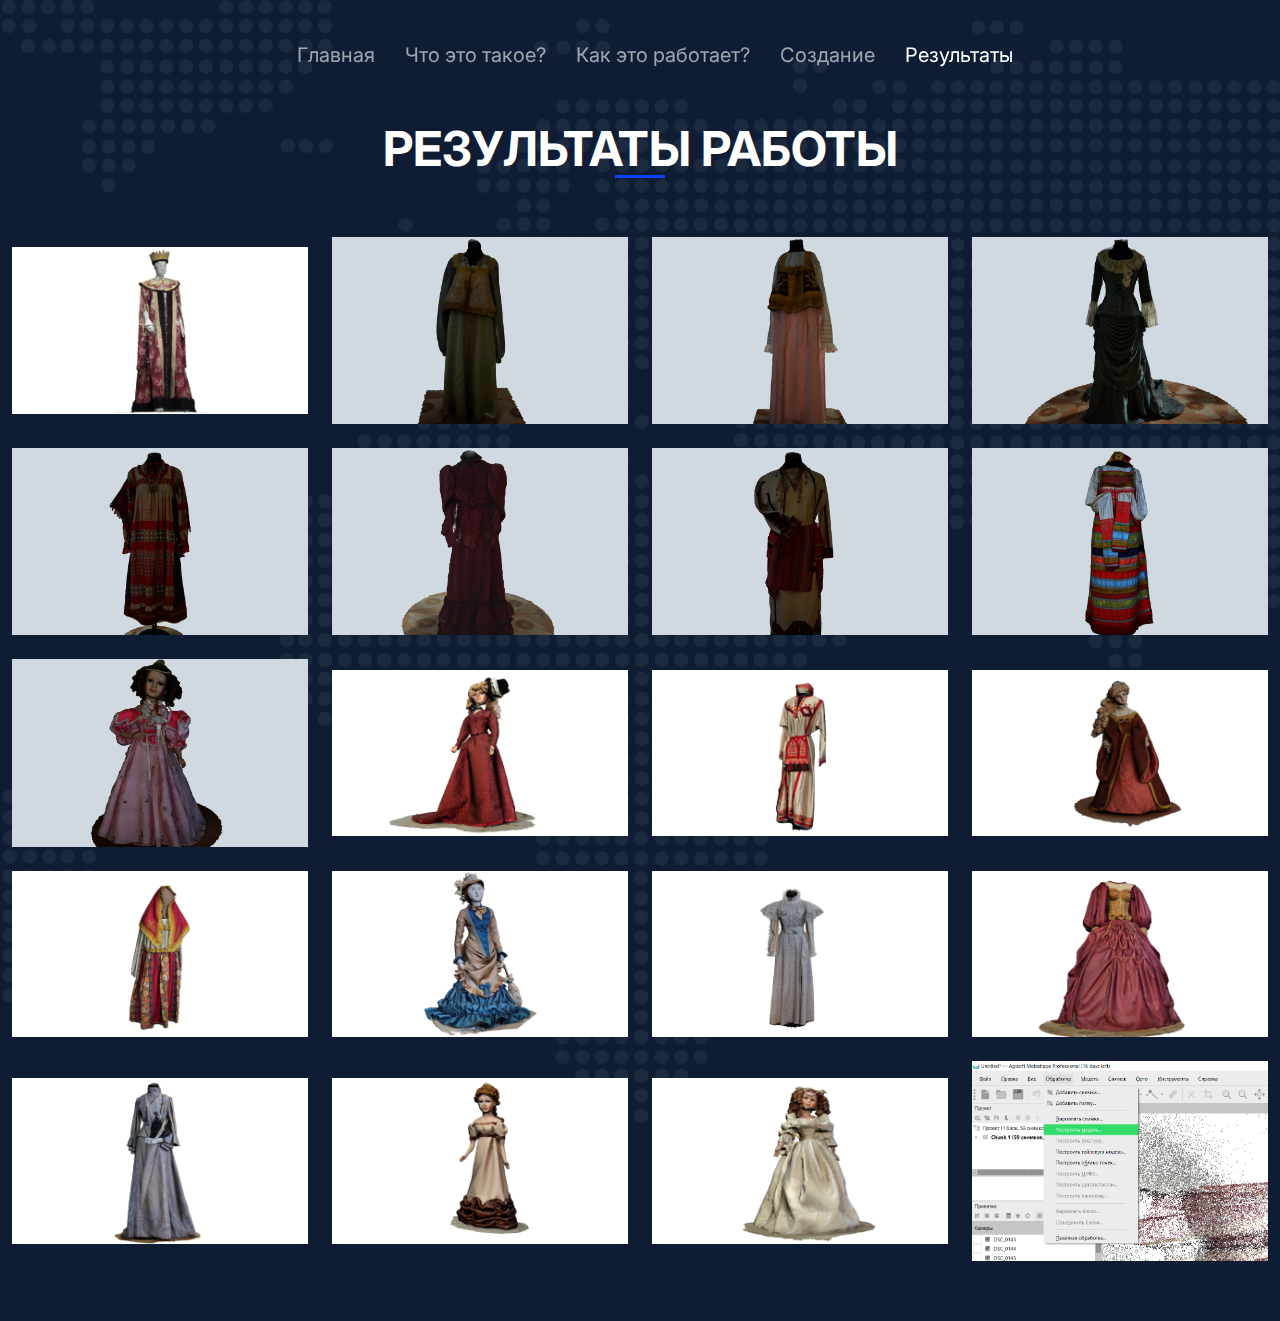
==== commit 4686a5b2: "update" ====
--- a/result.html
+++ b/result.html
@@ -63,7 +63,7 @@
             <div class="col-lg-3 order-2 order-lg-2 d-flex flex-column justify-content-center">
                 <div>
                     <a>
-                        <img src="assets/img/model/queen.png" data-bs-toggle="modal" data-bs-target="#Modal"
+                        <img src="assets/img/models/queen.jpg" data-bs-toggle="modal" data-bs-target="#Modal"
                              class="img-fluid mb-3 mb-lg-0" alt=""
                              data-iframe="https://3dviewer.net/embed.html#model=https://raw.githubusercontent.com/dizzki/test-model/main/export/queen/queen.obj,https://raw.githubusercontent.com/dizzki/test-model/main/export/queen/queen.mtl,https://raw.githubusercontent.com/dizzki/test-model/main/export/queen/queen.jpg$camera=-5.99745,-8.82233,8.79584,-1.32511,-4.54672,-7.51632,0.94756,0.10968,0.30016,45.00000$cameramode=perspective$envsettings=fishermans_bastion,off$backgroundcolor=56,56,56,255$defaultcolor=200,200,200$edgesettings=off,0,0,0,37"
                              data-title="RCM - De Gaulle"
@@ -162,7 +162,7 @@
             <div class="col-lg-3 order-2 order-lg-2 d-flex flex-column justify-content-center">
                 <div>
                     <a>
-                        <img src="assets/img/model/9.png" data-bs-toggle="modal" data-bs-target="#Modal"
+                        <img src="assets/img/models/9.jpg" data-bs-toggle="modal" data-bs-target="#Modal"
                              class="img-fluid mb-3 mb-lg-0" alt=""
                              data-iframe="https://3dviewer.net/embed.html#model=https://raw.githubusercontent.com/dizzki/test-model/main/export/9/9.obj,https://raw.githubusercontent.com/dizzki/test-model/main/export/9/9.mtl,https://raw.githubusercontent.com/dizzki/test-model/main/export/9/9.png$camera=11.25613,3.55482,-3.49629,1.50734,0.83397,-9.60342,0.00000,1.00000,0.00000,45.00000$cameramode=perspective$envsettings=fishermans_bastion,off$backgroundcolor=56,56,56,255$defaultcolor=200,200,200$edgesettings=off,0,0,0,90"
                              data-title="RCM - De Gaulle"
@@ -173,7 +173,7 @@
             <div class="col-lg-3 order-2 order-lg-2 d-flex flex-column justify-content-center">
                 <div>
                     <a>
-                        <img src="assets/img/model/10.png" data-bs-toggle="modal" data-bs-target="#Modal"
+                        <img src="assets/img/models/10.jpg" data-bs-toggle="modal" data-bs-target="#Modal"
                              class="img-fluid mb-3 mb-lg-0" alt=""
                              data-iframe="https://3dviewer.net/embed.html#model=https://raw.githubusercontent.com/dizzki/test-model/main/export/10/10.obj,https://raw.githubusercontent.com/dizzki/test-model/main/export/10/10.mtl,https://raw.githubusercontent.com/dizzki/test-model/main/export/10/10.png$camera=0.32336,-2.34610,8.89144,0.29309,-2.45075,-10.18677,0.03585,0.99934,-0.00554,45.00000$cameramode=perspective$envsettings=fishermans_bastion,off$backgroundcolor=56,56,56,255$defaultcolor=200,200,200$edgesettings=off,0,0,0,90"
                              data-title="RCM - De Gaulle"
@@ -184,7 +184,7 @@
             <div class="col-lg-3 order-2 order-lg-2 d-flex flex-column justify-content-center">
                 <div>
                     <a>
-                        <img src="assets/img/model/11.png" data-bs-toggle="modal" data-bs-target="#Modal"
+                        <img src="assets/img/models/11.jpg" data-bs-toggle="modal" data-bs-target="#Modal"
                              class="img-fluid mb-3 mb-lg-0" alt=""
                              data-iframe="https://3dviewer.net/embed.html#model=https://raw.githubusercontent.com/dizzki/test-model/main/export/11/1.obj,https://raw.githubusercontent.com/dizzki/test-model/main/export/11/1.mtl,https://raw.githubusercontent.com/dizzki/test-model/main/export/11/1.png$camera=1.67782,2.45714,1.95947,0.02648,0.17409,-9.06028,0.98299,0.08203,-0.16430,45.00000$cameramode=perspective$envsettings=fishermans_bastion,off$backgroundcolor=56,56,56,255$defaultcolor=200,200,200$edgesettings=off,0,0,0,90"
                              data-title="RCM - De Gaulle"
@@ -195,7 +195,7 @@
             <div class="col-lg-3 order-2 order-lg-2 d-flex flex-column justify-content-center">
                 <div>
                     <a>
-                        <img src="assets/img/model/12.png" data-bs-toggle="modal" data-bs-target="#Modal"
+                        <img src="assets/img/models/12.jpg" data-bs-toggle="modal" data-bs-target="#Modal"
                              class="img-fluid mb-3 mb-lg-0" alt=""
                              data-iframe="https://3dviewer.net/embed.html#model=https://raw.githubusercontent.com/dizzki/test-model/main/export/12/2.obj,https://raw.githubusercontent.com/dizzki/test-model/main/export/12/2.mtl,https://raw.githubusercontent.com/dizzki/test-model/main/export/12/2.png$camera=4.85677,4.83965,2.09714,-0.14366,-1.30788,-9.04897,0.93187,-0.11432,-0.34430,45.00000$cameramode=perspective$envsettings=fishermans_bastion,off$backgroundcolor=56,56,56,255$defaultcolor=200,200,200$edgesettings=off,0,0,0,90"
                              data-title="RCM - De Gaulle"
@@ -206,7 +206,7 @@
             <div class="col-lg-3 order-2 order-lg-2 d-flex flex-column justify-content-center">
                 <div>
                     <a>
-                        <img src="assets/img/model/13.png" data-bs-toggle="modal" data-bs-target="#Modal"
+                        <img src="assets/img/models/13.jpg" data-bs-toggle="modal" data-bs-target="#Modal"
                              class="img-fluid mb-3 mb-lg-0" alt=""
                              data-iframe="https://3dviewer.net/embed.html#model=https://raw.githubusercontent.com/dizzki/test-model/main/export/13/3.obj,https://raw.githubusercontent.com/dizzki/test-model/main/export/13/3.mtl,https://raw.githubusercontent.com/dizzki/test-model/main/export/13/3.png$camera=4.84038,13.93862,7.47755,0.79494,5.19416,-16.69713,-0.11018,0.94040,-0.32172,45.00000$cameramode=perspective$envsettings=fishermans_bastion,off$backgroundcolor=56,56,56,255$defaultcolor=200,200,200$edgesettings=off,0,0,0,90"
                              data-title="RCM - De Gaulle"
@@ -217,7 +217,7 @@
             <div class="col-lg-3 order-2 order-lg-2 d-flex flex-column justify-content-center">
                 <div>
                     <a>
-                        <img src="assets/img/model/14.png" data-bs-toggle="modal" data-bs-target="#Modal"
+                        <img src="assets/img/models/14.jpg" data-bs-toggle="modal" data-bs-target="#Modal"
                              class="img-fluid mb-3 mb-lg-0" alt=""
                              data-iframe="https://3dviewer.net/embed.html#model=https://raw.githubusercontent.com/dizzki/test-model/main/export/14/4.obj,https://raw.githubusercontent.com/dizzki/test-model/main/export/14/4.mtl,https://raw.githubusercontent.com/dizzki/test-model/main/export/14/4.png$camera=-9.99383,1.82873,-41.15731,-1.24550,-9.19397,-13.15959,0.10307,0.93297,0.34487,45.00000$cameramode=perspective$envsettings=fishermans_bastion,off$backgroundcolor=56,56,56,255$defaultcolor=200,200,200$edgesettings=off,0,0,0,90"
                              data-title="RCM - De Gaulle"
@@ -228,7 +228,7 @@
             <div class="col-lg-3 order-2 order-lg-2 d-flex flex-column justify-content-center">
                 <div>
                     <a>
-                        <img src="assets/img/model/15.png" data-bs-toggle="modal" data-bs-target="#Modal"
+                        <img src="assets/img/models/15.jpg" data-bs-toggle="modal" data-bs-target="#Modal"
                              class="img-fluid mb-3 mb-lg-0" alt=""
                              data-iframe="https://3dviewer.net/embed.html#model=https://raw.githubusercontent.com/dizzki/test-model/main/export/15/5.obj,https://raw.githubusercontent.com/dizzki/test-model/main/export/15/5.mtl,https://raw.githubusercontent.com/dizzki/test-model/main/export/15/5.png$camera=-7.02916,-3.90824,11.22458,0.34466,-5.11500,-7.26991,0.12943,0.99108,-0.03188,45.00000$cameramode=perspective$envsettings=fishermans_bastion,off$backgroundcolor=56,56,56,255$defaultcolor=200,200,200$edgesettings=off,0,0,0,90"
                              data-title="RCM - De Gaulle"
@@ -239,7 +239,7 @@
             <div class="col-lg-3 order-2 order-lg-2 d-flex flex-column justify-content-center">
                 <div>
                     <a>
-                        <img src="assets/img/model/16.png" data-bs-toggle="modal" data-bs-target="#Modal"
+                        <img src="assets/img/models/16.jpg" data-bs-toggle="modal" data-bs-target="#Modal"
                              class="img-fluid mb-3 mb-lg-0" alt=""
                              data-iframe="https://3dviewer.net/embed.html#model=https://raw.githubusercontent.com/dizzki/test-model/main/export/16/6.obj,https://raw.githubusercontent.com/dizzki/test-model/main/export/16/6.mtl,https://raw.githubusercontent.com/dizzki/test-model/main/export/16/6.png$camera=-1.18806,1.25874,2.36439,-0.11322,-0.08649,-9.74225,0.08368,0.99205,-0.09399,45.00000$cameramode=perspective$envsettings=fishermans_bastion,off$backgroundcolor=56,56,56,255$defaultcolor=200,200,200$edgesettings=off,0,0,0,90"
                              data-title="RCM - De Gaulle"
@@ -250,7 +250,7 @@
             <div class="col-lg-3 order-2 order-lg-2 d-flex flex-column justify-content-center">
                 <div>
                     <a>
-                        <img src="assets/img/model/17.png" data-bs-toggle="modal" data-bs-target="#Modal"
+                        <img src="assets/img/models/17.jpg" data-bs-toggle="modal" data-bs-target="#Modal"
                              class="img-fluid mb-3 mb-lg-0" alt=""
                              data-iframe="https://3dviewer.net/embed.html#model=https://raw.githubusercontent.com/dizzki/test-model/main/export/17/7.obj,https://raw.githubusercontent.com/dizzki/test-model/main/export/17/7.mtl,https://raw.githubusercontent.com/dizzki/test-model/main/export/17/7.png$camera=10.66279,1.85280,-15.59148,-1.85524,1.70109,-10.11697,0.06867,0.97135,0.22750,45.00000$cameramode=perspective$envsettings=fishermans_bastion,off$backgroundcolor=56,56,56,255$defaultcolor=200,200,200$edgesettings=off,0,0,0,90"
                              data-title="RCM - De Gaulle"
@@ -261,7 +261,7 @@
             <div class="col-lg-3 order-2 order-lg-2 d-flex flex-column justify-content-center">
                 <div>
                     <a>
-                        <img src="assets/img/model/18.png" data-bs-toggle="modal" data-bs-target="#Modal"
+                        <img src="assets/img/models/18.jpg" data-bs-toggle="modal" data-bs-target="#Modal"
                              class="img-fluid mb-3 mb-lg-0" alt=""
                              data-iframe="https://3dviewer.net/embed.html#model=https://raw.githubusercontent.com/dizzki/test-model/main/export/18/8.obj,https://raw.githubusercontent.com/dizzki/test-model/main/export/18/8.mtl,https://raw.githubusercontent.com/dizzki/test-model/main/export/18/8.png$camera=6.83804,1.55213,-0.82353,0.06471,0.51446,-7.30821,-0.15454,0.98798,0.00333,45.00000$cameramode=perspective$envsettings=fishermans_bastion,off$backgroundcolor=56,56,56,255$defaultcolor=200,200,200$edgesettings=off,0,0,0,90"
                              data-title="RCM - De Gaulle"
@@ -272,7 +272,7 @@
             <div class="col-lg-3 order-2 order-lg-2 d-flex flex-column justify-content-center">
                 <div>
                     <a>
-                        <img src="assets/img/model/queen.png" data-bs-toggle="modal" data-bs-target="#Modal"
+                        <img src="assets/img/4.png" data-bs-toggle="modal" data-bs-target="#Modal"
                              class="img-fluid mb-3 mb-lg-0" alt=""
                              data-iframe="https://3dviewer.net/embed.html#model=https://raw.githubusercontent.com/dizzki/test-model/main/queen/gueen.obj$camera=-4.91548,-8.95713,10.37861,0.46771,-3.85832,-10.09178,0.95169,0.10955,0.28684,45.00000$cameramode=perspective$envsettings=fishermans_bastion,off$backgroundcolor=255,255,255,255$defaultcolor=200,200,200$edgesettings=off,0,0,0,1"
                              data-title="RCM - De Gaulle"
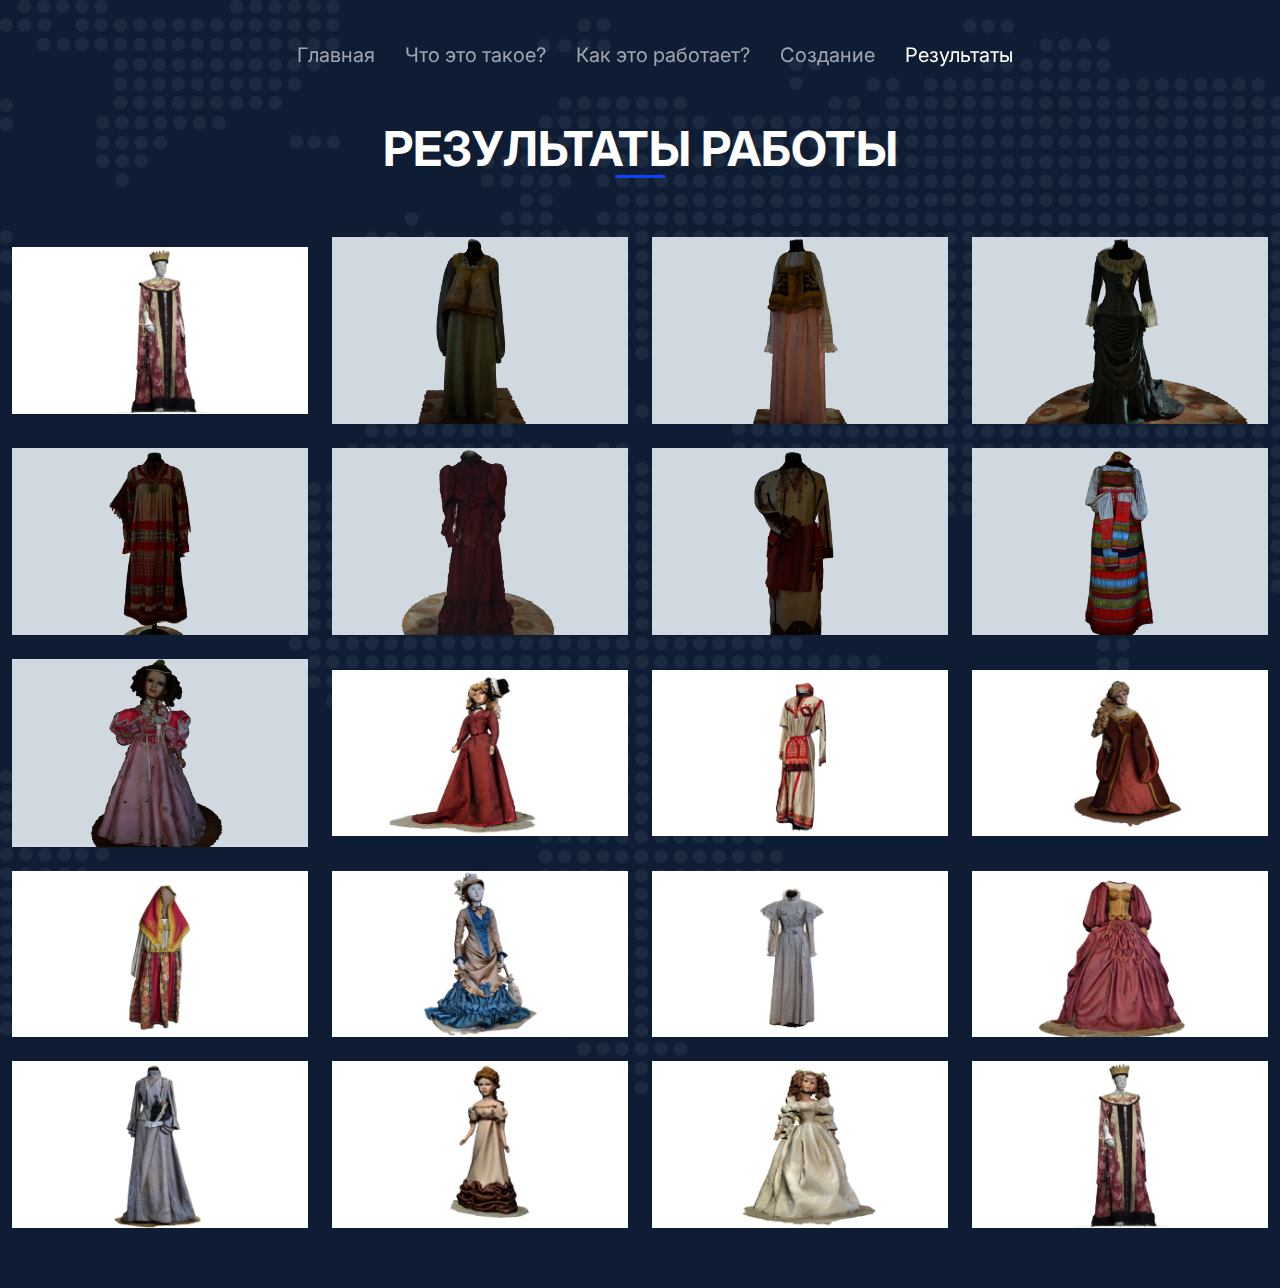
==== commit dee19592: "Update result.html" ====
--- a/result.html
+++ b/result.html
@@ -272,7 +272,7 @@
             <div class="col-lg-3 order-2 order-lg-2 d-flex flex-column justify-content-center">
                 <div>
                     <a>
-                        <img src="assets/img/4.png" data-bs-toggle="modal" data-bs-target="#Modal"
+                        <img src="assets/img/models/queen.jpg" data-bs-toggle="modal" data-bs-target="#Modal"
                              class="img-fluid mb-3 mb-lg-0" alt=""
                              data-iframe="https://3dviewer.net/embed.html#model=https://raw.githubusercontent.com/dizzki/test-model/main/queen/gueen.obj$camera=-4.91548,-8.95713,10.37861,0.46771,-3.85832,-10.09178,0.95169,0.10955,0.28684,45.00000$cameramode=perspective$envsettings=fishermans_bastion,off$backgroundcolor=255,255,255,255$defaultcolor=200,200,200$edgesettings=off,0,0,0,1"
                              data-title="RCM - De Gaulle"
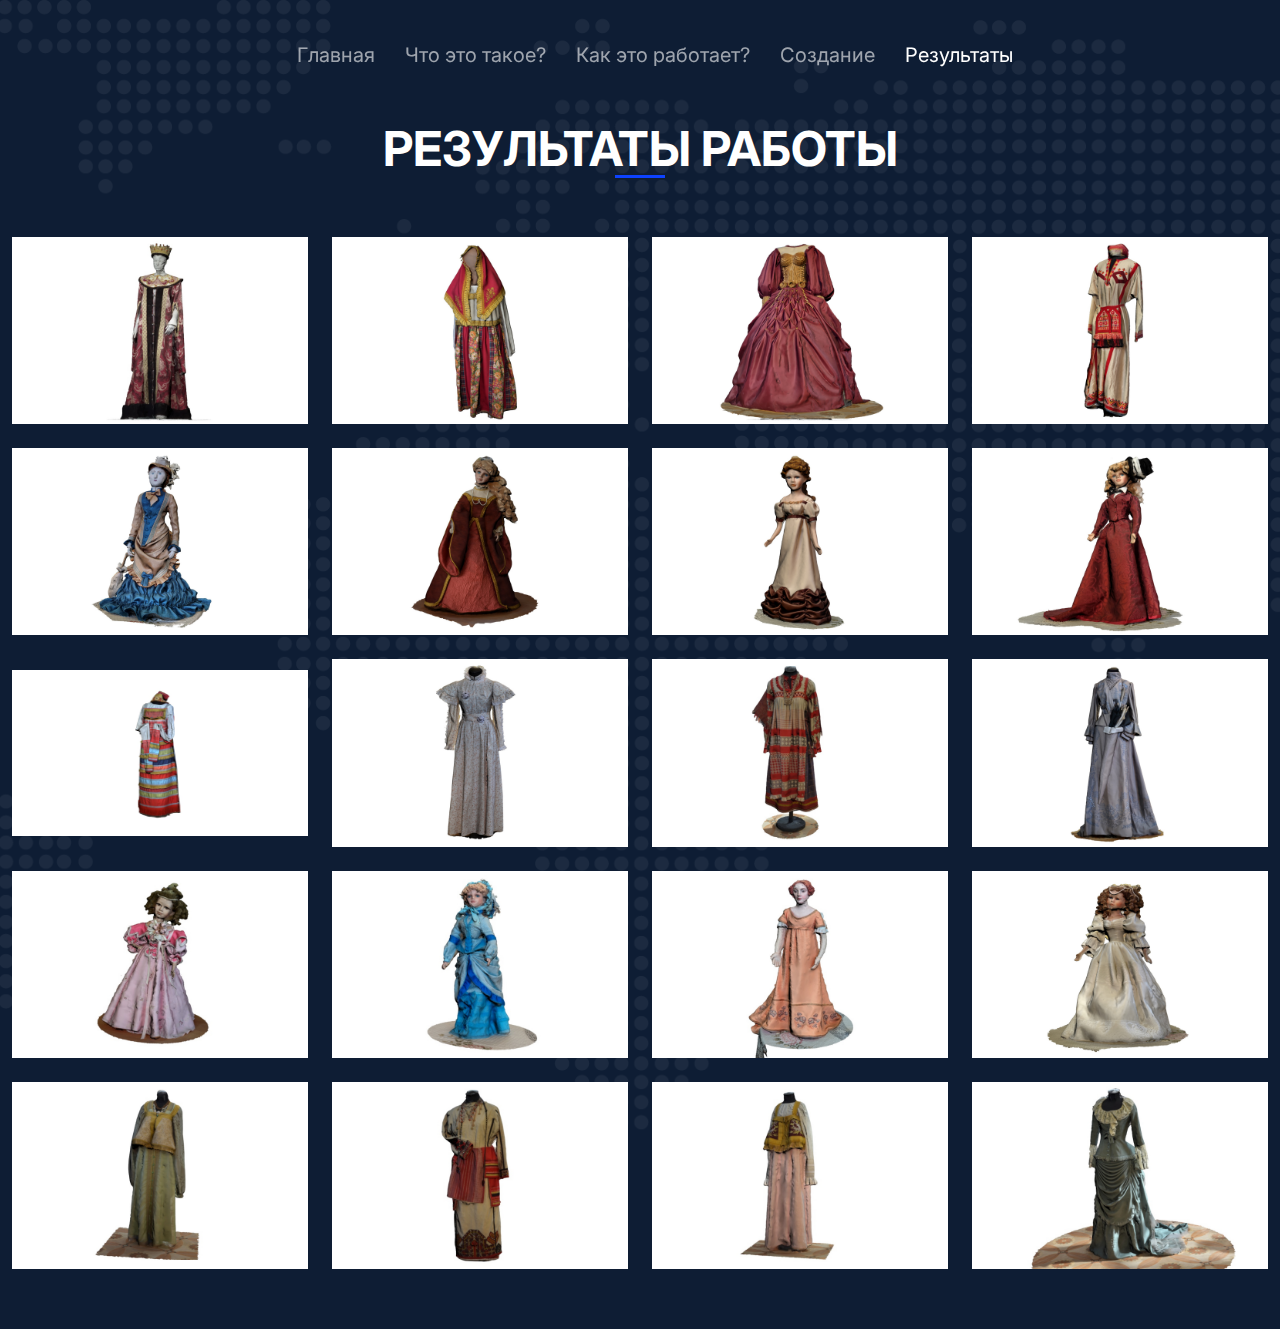
==== commit e3475474: "update" ====
--- a/result.html
+++ b/result.html
@@ -63,218 +63,218 @@
             <div class="col-lg-3 order-2 order-lg-2 d-flex flex-column justify-content-center">
                 <div>
                     <a>
-                        <img src="assets/img/models/queen.jpg" data-bs-toggle="modal" data-bs-target="#Modal"
-                             class="img-fluid mb-3 mb-lg-0" alt=""
-                             data-iframe="https://3dviewer.net/embed.html#model=https://raw.githubusercontent.com/dizzki/test-model/main/export/queen/queen.obj,https://raw.githubusercontent.com/dizzki/test-model/main/export/queen/queen.mtl,https://raw.githubusercontent.com/dizzki/test-model/main/export/queen/queen.jpg$camera=-5.99745,-8.82233,8.79584,-1.32511,-4.54672,-7.51632,0.94756,0.10968,0.30016,45.00000$cameramode=perspective$envsettings=fishermans_bastion,off$backgroundcolor=56,56,56,255$defaultcolor=200,200,200$edgesettings=off,0,0,0,37"
-                             data-title="RCM - De Gaulle"
-                             data-description="Ullamco laboris nisi ut aliquip ex ea commodo consequat. Duis aute irure dolor in reprehenderit involuptatevelit esse cillum dolore eu fugiat nulla pariatur. Excepteur sint occaecat cupidatat non proident,sunt inculpa qui officia deserunt mollit anim id est laborum">
-                    </a>
-                </div>
-            </div>
-            <div class="col-lg-3 order-2 order-lg-2 d-flex flex-column justify-content-center">
-                <div>
-                    <a>
-                        <img src="assets/img/model/2.png" data-bs-toggle="modal" data-bs-target="#Modal"
-                             class="img-fluid mb-3 mb-lg-0" alt=""
-                             data-iframe="https://3dviewer.net/embed.html#model=https://raw.githubusercontent.com/dizzki/test-model/main/export/2/2.obj,https://raw.githubusercontent.com/dizzki/test-model/main/export/2/2.mtl,https://raw.githubusercontent.com/dizzki/test-model/main/export/2/2.jpg$camera=-6.49846,6.84978,6.02051,-2.47001,-0.06247,-6.10471,0.92004,-0.09425,0.38031,45.00000$cameramode=perspective$envsettings=fishermans_bastion,off$backgroundcolor=56,56,56,255$defaultcolor=200,200,200$edgesettings=off,0,0,0,37"
-                             data-title="RCM - De Gaulle"
-                             data-description="Ullamco laboris nisi ut aliquip ex ea commodo consequat. Duis aute irure dolor in reprehenderit involuptatevelit esse cillum dolore eu fugiat nulla pariatur. Excepteur sint occaecat cupidatat non proident,sunt inculpa qui officia deserunt mollit anim id est laborum">
-                    </a>
-                </div>
-            </div>
-            <div class="col-lg-3 order-2 order-lg-2 d-flex flex-column justify-content-center">
-                <div>
-                    <a>
-                        <img src="assets/img/model/3.png" data-bs-toggle="modal" data-bs-target="#Modal"
-                             class="img-fluid mb-3 mb-lg-0" alt=""
-                             data-iframe="https://3dviewer.net/embed.html#model=https://raw.githubusercontent.com/dizzki/test-model/main/export/3/3.obj,https://raw.githubusercontent.com/dizzki/test-model/main/export/3/3.mtl,https://raw.githubusercontent.com/dizzki/test-model/main/export/3/3.jpg$camera=-0.13166,-5.22626,-3.03641,-0.32161,0.16821,-3.14199,0.00000,1.00000,0.00000,45.00000$cameramode=perspective$envsettings=fishermans_bastion,off$backgroundcolor=56,56,56,255$defaultcolor=200,200,200$edgesettings=off,0,0,0,37"
-                             data-title="RCM - De Gaulle"
-                             data-description="Ullamco laboris nisi ut aliquip ex ea commodo consequat. Duis aute irure dolor in reprehenderit involuptatevelit esse cillum dolore eu fugiat nulla pariatur. Excepteur sint occaecat cupidatat non proident,sunt inculpa qui officia deserunt mollit anim id est laborum">
-                    </a>
-                </div>
-            </div>
-            <div class="col-lg-3 order-2 order-lg-2 d-flex flex-column justify-content-center">
-                <div>
-                    <a>
-                        <img src="assets/img/model/4.png" data-bs-toggle="modal" data-bs-target="#Modal"
-                             class="img-fluid mb-3 mb-lg-0" alt=""
-                             data-iframe="https://3dviewer.net/embed.html#model=https://raw.githubusercontent.com/dizzki/test-model/main/export/4/4.obj,https://raw.githubusercontent.com/dizzki/test-model/main/export/4/4.mtl,https://raw.githubusercontent.com/dizzki/test-model/main/export/4/4.jpg$camera=5.60379,8.47331,-11.55605,1.87232,1.72889,-8.35368,0.77329,-0.12157,0.62228,45.00000$cameramode=perspective$envsettings=fishermans_bastion,off$backgroundcolor=56,56,56,255$defaultcolor=200,200,200$edgesettings=off,0,0,0,37"
-                             data-title="RCM - De Gaulle"
-                             data-description="Ullamco laboris nisi ut aliquip ex ea commodo consequat. Duis aute irure dolor in reprehenderit involuptatevelit esse cillum dolore eu fugiat nulla pariatur. Excepteur sint occaecat cupidatat non proident,sunt inculpa qui officia deserunt mollit anim id est laborum">
-                    </a>
-                </div>
-            </div>
-            <div class="col-lg-3 order-2 order-lg-2 d-flex flex-column justify-content-center">
-                <div>
-                    <a>
-                        <img src="assets/img/model/5.png" data-bs-toggle="modal" data-bs-target="#Modal"
-                             class="img-fluid mb-3 mb-lg-0" alt=""
-                             data-iframe="https://3dviewer.net/embed.html#model=https://raw.githubusercontent.com/dizzki/test-model/main/export/5/5.obj,https://raw.githubusercontent.com/dizzki/test-model/main/export/5/5.mtl,https://raw.githubusercontent.com/dizzki/test-model/main/export/5/5.jpg$camera=4.12618,-6.61488,-14.14102,-0.75479,0.36306,-6.56516,0.85451,0.06699,0.51510,45.00000$cameramode=perspective$envsettings=fishermans_bastion,off$backgroundcolor=56,56,56,255$defaultcolor=200,200,200$edgesettings=off,0,0,0,37"
-                             data-title="RCM - De Gaulle"
-                             data-description="Ullamco laboris nisi ut aliquip ex ea commodo consequat. Duis aute irure dolor in reprehenderit involuptatevelit esse cillum dolore eu fugiat nulla pariatur. Excepteur sint occaecat cupidatat non proident,sunt inculpa qui officia deserunt mollit anim id est laborum">
-                    </a>
-                </div>
-            </div>
-            <div class="col-lg-3 order-2 order-lg-2 d-flex flex-column justify-content-center">
-                <div>
-                    <a>
-                        <img src="assets/img/model/6.png" data-bs-toggle="modal" data-bs-target="#Modal"
-                             class="img-fluid mb-3 mb-lg-0" alt=""
-                             data-iframe="https://3dviewer.net/embed.html#model=https://raw.githubusercontent.com/dizzki/test-model/main/export/6/6.obj,https://raw.githubusercontent.com/dizzki/test-model/main/export/6/6.mtl,https://raw.githubusercontent.com/dizzki/test-model/main/export/6/6.jpg$camera=3.17951,-2.53789,-11.18494,0.60711,-0.23973,-5.41080,0.91257,0.02094,0.40839,45.00000$cameramode=perspective$envsettings=fishermans_bastion,off$backgroundcolor=56,56,56,255$defaultcolor=200,200,200$edgesettings=off,0,0,0,37"
-                             data-title="RCM - De Gaulle"
-                             data-description="Ullamco laboris nisi ut aliquip ex ea commodo consequat. Duis aute irure dolor in reprehenderit involuptatevelit esse cillum dolore eu fugiat nulla pariatur. Excepteur sint occaecat cupidatat non proident,sunt inculpa qui officia deserunt mollit anim id est laborum">
-                    </a>
-                </div>
-            </div>
-            <div class="col-lg-3 order-2 order-lg-2 d-flex flex-column justify-content-center">
-                <div>
-                    <a>
-                        <img src="assets/img/model/7.png" data-bs-toggle="modal" data-bs-target="#Modal"
-                             class="img-fluid mb-3 mb-lg-0" alt=""
-                             data-iframe="https://3dviewer.net/embed.html#model=https://raw.githubusercontent.com/dizzki/test-model/main/export/7/7.obj,https://raw.githubusercontent.com/dizzki/test-model/main/export/7/7.mtl,https://raw.githubusercontent.com/dizzki/test-model/main/export/7/7.jpg$camera=0.63020,0.33400,1.74407,0.39119,-0.10806,-5.50257,0.99905,0.03478,-0.02633,45.00000$cameramode=perspective$envsettings=fishermans_bastion,off$backgroundcolor=56,56,56,255$defaultcolor=200,200,200$edgesettings=off,0,0,0,37"
-                             data-title="RCM - De Gaulle"
-                             data-description="Ullamco laboris nisi ut aliquip ex ea commodo consequat. Duis aute irure dolor in reprehenderit involuptatevelit esse cillum dolore eu fugiat nulla pariatur. Excepteur sint occaecat cupidatat non proident,sunt inculpa qui officia deserunt mollit anim id est laborum">
-                    </a>
-                </div>
-            </div>
-            <div class="col-lg-3 order-2 order-lg-2 d-flex flex-column justify-content-center">
-                <div>
-                    <a>
-                        <img src="assets/img/model/8.png" data-bs-toggle="modal" data-bs-target="#Modal"
-                             class="img-fluid mb-3 mb-lg-0" alt=""
-                             data-iframe="https://3dviewer.net/embed.html#model=https://raw.githubusercontent.com/dizzki/test-model/main/export/8/8.obj,https://raw.githubusercontent.com/dizzki/test-model/main/export/8/8.mtl,https://raw.githubusercontent.com/dizzki/test-model/main/export/8/8.jpg$camera=0.11988,-6.56260,-4.68032,-0.27949,-0.06333,-4.84628,0.00000,1.00000,0.00000,45.00000$cameramode=perspective$envsettings=fishermans_bastion,off$backgroundcolor=56,56,56,255$defaultcolor=200,200,200$edgesettings=off,0,0,0,37"
-                             data-title="RCM - De Gaulle"
-                             data-description="Ullamco laboris nisi ut aliquip ex ea commodo consequat. Duis aute irure dolor in reprehenderit involuptatevelit esse cillum dolore eu fugiat nulla pariatur. Excepteur sint occaecat cupidatat non proident,sunt inculpa qui officia deserunt mollit anim id est laborum">
-                    </a>
-                </div>
-            </div>
-            <div class="col-lg-3 order-2 order-lg-2 d-flex flex-column justify-content-center">
-                <div>
-                    <a>
-                        <img src="assets/img/model/1.png" data-bs-toggle="modal" data-bs-target="#Modal"
-                             class="img-fluid mb-3 mb-lg-0" alt=""
-                             data-iframe="https://3dviewer.net/embed.html#model=https://raw.githubusercontent.com/dizzki/test-model/main/export/1/1.obj,https://raw.githubusercontent.com/dizzki/test-model/main/export/1/1.mtl,https://raw.githubusercontent.com/dizzki/test-model/main/export/1/1.jpg$camera=0.51574,5.41495,-3.85619,-0.08412,0.31874,-4.08507,0.97858,-0.12261,0.16536,45.00000$cameramode=perspective$envsettings=fishermans_bastion,off$backgroundcolor=56,56,56,255$defaultcolor=200,200,200$edgesettings=off,0,0,0,37"
-                             data-title="RCM - De Gaulle"
-                             data-description="Ullamco laboris nisi ut aliquip ex ea commodo consequat. Duis aute irure dolor in reprehenderit involuptatevelit esse cillum dolore eu fugiat nulla pariatur. Excepteur sint occaecat cupidatat non proident,sunt inculpa qui officia deserunt mollit anim id est laborum">
-                    </a>
-                </div>
-            </div>
-            <div class="col-lg-3 order-2 order-lg-2 d-flex flex-column justify-content-center">
-                <div>
-                    <a>
-                        <img src="assets/img/models/9.jpg" data-bs-toggle="modal" data-bs-target="#Modal"
-                             class="img-fluid mb-3 mb-lg-0" alt=""
-                             data-iframe="https://3dviewer.net/embed.html#model=https://raw.githubusercontent.com/dizzki/test-model/main/export/9/9.obj,https://raw.githubusercontent.com/dizzki/test-model/main/export/9/9.mtl,https://raw.githubusercontent.com/dizzki/test-model/main/export/9/9.png$camera=11.25613,3.55482,-3.49629,1.50734,0.83397,-9.60342,0.00000,1.00000,0.00000,45.00000$cameramode=perspective$envsettings=fishermans_bastion,off$backgroundcolor=56,56,56,255$defaultcolor=200,200,200$edgesettings=off,0,0,0,90"
-                             data-title="RCM - De Gaulle"
-                             data-description="Ullamco laboris nisi ut aliquip ex ea commodo consequat. Duis aute irure dolor in reprehenderit involuptatevelit esse cillum dolore eu fugiat nulla pariatur. Excepteur sint occaecat cupidatat non proident,sunt inculpa qui officia deserunt mollit anim id est laborum">
-                    </a>
-                </div>
-            </div>
-            <div class="col-lg-3 order-2 order-lg-2 d-flex flex-column justify-content-center">
-                <div>
-                    <a>
-                        <img src="assets/img/models/10.jpg" data-bs-toggle="modal" data-bs-target="#Modal"
-                             class="img-fluid mb-3 mb-lg-0" alt=""
-                             data-iframe="https://3dviewer.net/embed.html#model=https://raw.githubusercontent.com/dizzki/test-model/main/export/10/10.obj,https://raw.githubusercontent.com/dizzki/test-model/main/export/10/10.mtl,https://raw.githubusercontent.com/dizzki/test-model/main/export/10/10.png$camera=0.32336,-2.34610,8.89144,0.29309,-2.45075,-10.18677,0.03585,0.99934,-0.00554,45.00000$cameramode=perspective$envsettings=fishermans_bastion,off$backgroundcolor=56,56,56,255$defaultcolor=200,200,200$edgesettings=off,0,0,0,90"
-                             data-title="RCM - De Gaulle"
-                             data-description="Ullamco laboris nisi ut aliquip ex ea commodo consequat. Duis aute irure dolor in reprehenderit involuptatevelit esse cillum dolore eu fugiat nulla pariatur. Excepteur sint occaecat cupidatat non proident,sunt inculpa qui officia deserunt mollit anim id est laborum">
-                    </a>
-                </div>
-            </div>
-            <div class="col-lg-3 order-2 order-lg-2 d-flex flex-column justify-content-center">
-                <div>
-                    <a>
-                        <img src="assets/img/models/11.jpg" data-bs-toggle="modal" data-bs-target="#Modal"
-                             class="img-fluid mb-3 mb-lg-0" alt=""
-                             data-iframe="https://3dviewer.net/embed.html#model=https://raw.githubusercontent.com/dizzki/test-model/main/export/11/1.obj,https://raw.githubusercontent.com/dizzki/test-model/main/export/11/1.mtl,https://raw.githubusercontent.com/dizzki/test-model/main/export/11/1.png$camera=1.67782,2.45714,1.95947,0.02648,0.17409,-9.06028,0.98299,0.08203,-0.16430,45.00000$cameramode=perspective$envsettings=fishermans_bastion,off$backgroundcolor=56,56,56,255$defaultcolor=200,200,200$edgesettings=off,0,0,0,90"
-                             data-title="RCM - De Gaulle"
-                             data-description="Ullamco laboris nisi ut aliquip ex ea commodo consequat. Duis aute irure dolor in reprehenderit involuptatevelit esse cillum dolore eu fugiat nulla pariatur. Excepteur sint occaecat cupidatat non proident,sunt inculpa qui officia deserunt mollit anim id est laborum">
-                    </a>
-                </div>
-            </div>
-            <div class="col-lg-3 order-2 order-lg-2 d-flex flex-column justify-content-center">
-                <div>
-                    <a>
-                        <img src="assets/img/models/12.jpg" data-bs-toggle="modal" data-bs-target="#Modal"
-                             class="img-fluid mb-3 mb-lg-0" alt=""
-                             data-iframe="https://3dviewer.net/embed.html#model=https://raw.githubusercontent.com/dizzki/test-model/main/export/12/2.obj,https://raw.githubusercontent.com/dizzki/test-model/main/export/12/2.mtl,https://raw.githubusercontent.com/dizzki/test-model/main/export/12/2.png$camera=4.85677,4.83965,2.09714,-0.14366,-1.30788,-9.04897,0.93187,-0.11432,-0.34430,45.00000$cameramode=perspective$envsettings=fishermans_bastion,off$backgroundcolor=56,56,56,255$defaultcolor=200,200,200$edgesettings=off,0,0,0,90"
-                             data-title="RCM - De Gaulle"
-                             data-description="Ullamco laboris nisi ut aliquip ex ea commodo consequat. Duis aute irure dolor in reprehenderit involuptatevelit esse cillum dolore eu fugiat nulla pariatur. Excepteur sint occaecat cupidatat non proident,sunt inculpa qui officia deserunt mollit anim id est laborum">
-                    </a>
-                </div>
-            </div>
-            <div class="col-lg-3 order-2 order-lg-2 d-flex flex-column justify-content-center">
-                <div>
-                    <a>
-                        <img src="assets/img/models/13.jpg" data-bs-toggle="modal" data-bs-target="#Modal"
-                             class="img-fluid mb-3 mb-lg-0" alt=""
-                             data-iframe="https://3dviewer.net/embed.html#model=https://raw.githubusercontent.com/dizzki/test-model/main/export/13/3.obj,https://raw.githubusercontent.com/dizzki/test-model/main/export/13/3.mtl,https://raw.githubusercontent.com/dizzki/test-model/main/export/13/3.png$camera=4.84038,13.93862,7.47755,0.79494,5.19416,-16.69713,-0.11018,0.94040,-0.32172,45.00000$cameramode=perspective$envsettings=fishermans_bastion,off$backgroundcolor=56,56,56,255$defaultcolor=200,200,200$edgesettings=off,0,0,0,90"
-                             data-title="RCM - De Gaulle"
-                             data-description="Ullamco laboris nisi ut aliquip ex ea commodo consequat. Duis aute irure dolor in reprehenderit involuptatevelit esse cillum dolore eu fugiat nulla pariatur. Excepteur sint occaecat cupidatat non proident,sunt inculpa qui officia deserunt mollit anim id est laborum">
-                    </a>
-                </div>
-            </div>
-            <div class="col-lg-3 order-2 order-lg-2 d-flex flex-column justify-content-center">
-                <div>
-                    <a>
-                        <img src="assets/img/models/14.jpg" data-bs-toggle="modal" data-bs-target="#Modal"
-                             class="img-fluid mb-3 mb-lg-0" alt=""
-                             data-iframe="https://3dviewer.net/embed.html#model=https://raw.githubusercontent.com/dizzki/test-model/main/export/14/4.obj,https://raw.githubusercontent.com/dizzki/test-model/main/export/14/4.mtl,https://raw.githubusercontent.com/dizzki/test-model/main/export/14/4.png$camera=-9.99383,1.82873,-41.15731,-1.24550,-9.19397,-13.15959,0.10307,0.93297,0.34487,45.00000$cameramode=perspective$envsettings=fishermans_bastion,off$backgroundcolor=56,56,56,255$defaultcolor=200,200,200$edgesettings=off,0,0,0,90"
-                             data-title="RCM - De Gaulle"
-                             data-description="Ullamco laboris nisi ut aliquip ex ea commodo consequat. Duis aute irure dolor in reprehenderit involuptatevelit esse cillum dolore eu fugiat nulla pariatur. Excepteur sint occaecat cupidatat non proident,sunt inculpa qui officia deserunt mollit anim id est laborum">
-                    </a>
-                </div>
-            </div>
-            <div class="col-lg-3 order-2 order-lg-2 d-flex flex-column justify-content-center">
-                <div>
-                    <a>
-                        <img src="assets/img/models/15.jpg" data-bs-toggle="modal" data-bs-target="#Modal"
-                             class="img-fluid mb-3 mb-lg-0" alt=""
-                             data-iframe="https://3dviewer.net/embed.html#model=https://raw.githubusercontent.com/dizzki/test-model/main/export/15/5.obj,https://raw.githubusercontent.com/dizzki/test-model/main/export/15/5.mtl,https://raw.githubusercontent.com/dizzki/test-model/main/export/15/5.png$camera=-7.02916,-3.90824,11.22458,0.34466,-5.11500,-7.26991,0.12943,0.99108,-0.03188,45.00000$cameramode=perspective$envsettings=fishermans_bastion,off$backgroundcolor=56,56,56,255$defaultcolor=200,200,200$edgesettings=off,0,0,0,90"
-                             data-title="RCM - De Gaulle"
-                             data-description="Ullamco laboris nisi ut aliquip ex ea commodo consequat. Duis aute irure dolor in reprehenderit involuptatevelit esse cillum dolore eu fugiat nulla pariatur. Excepteur sint occaecat cupidatat non proident,sunt inculpa qui officia deserunt mollit anim id est laborum">
-                    </a>
-                </div>
-            </div>
-            <div class="col-lg-3 order-2 order-lg-2 d-flex flex-column justify-content-center">
-                <div>
-                    <a>
-                        <img src="assets/img/models/16.jpg" data-bs-toggle="modal" data-bs-target="#Modal"
-                             class="img-fluid mb-3 mb-lg-0" alt=""
-                             data-iframe="https://3dviewer.net/embed.html#model=https://raw.githubusercontent.com/dizzki/test-model/main/export/16/6.obj,https://raw.githubusercontent.com/dizzki/test-model/main/export/16/6.mtl,https://raw.githubusercontent.com/dizzki/test-model/main/export/16/6.png$camera=-1.18806,1.25874,2.36439,-0.11322,-0.08649,-9.74225,0.08368,0.99205,-0.09399,45.00000$cameramode=perspective$envsettings=fishermans_bastion,off$backgroundcolor=56,56,56,255$defaultcolor=200,200,200$edgesettings=off,0,0,0,90"
-                             data-title="RCM - De Gaulle"
-                             data-description="Ullamco laboris nisi ut aliquip ex ea commodo consequat. Duis aute irure dolor in reprehenderit involuptatevelit esse cillum dolore eu fugiat nulla pariatur. Excepteur sint occaecat cupidatat non proident,sunt inculpa qui officia deserunt mollit anim id est laborum">
-                    </a>
-                </div>
-            </div>
-            <div class="col-lg-3 order-2 order-lg-2 d-flex flex-column justify-content-center">
-                <div>
-                    <a>
-                        <img src="assets/img/models/17.jpg" data-bs-toggle="modal" data-bs-target="#Modal"
-                             class="img-fluid mb-3 mb-lg-0" alt=""
-                             data-iframe="https://3dviewer.net/embed.html#model=https://raw.githubusercontent.com/dizzki/test-model/main/export/17/7.obj,https://raw.githubusercontent.com/dizzki/test-model/main/export/17/7.mtl,https://raw.githubusercontent.com/dizzki/test-model/main/export/17/7.png$camera=10.66279,1.85280,-15.59148,-1.85524,1.70109,-10.11697,0.06867,0.97135,0.22750,45.00000$cameramode=perspective$envsettings=fishermans_bastion,off$backgroundcolor=56,56,56,255$defaultcolor=200,200,200$edgesettings=off,0,0,0,90"
-                             data-title="RCM - De Gaulle"
-                             data-description="Ullamco laboris nisi ut aliquip ex ea commodo consequat. Duis aute irure dolor in reprehenderit involuptatevelit esse cillum dolore eu fugiat nulla pariatur. Excepteur sint occaecat cupidatat non proident,sunt inculpa qui officia deserunt mollit anim id est laborum">
-                    </a>
-                </div>
-            </div>
-            <div class="col-lg-3 order-2 order-lg-2 d-flex flex-column justify-content-center">
-                <div>
-                    <a>
-                        <img src="assets/img/models/18.jpg" data-bs-toggle="modal" data-bs-target="#Modal"
-                             class="img-fluid mb-3 mb-lg-0" alt=""
-                             data-iframe="https://3dviewer.net/embed.html#model=https://raw.githubusercontent.com/dizzki/test-model/main/export/18/8.obj,https://raw.githubusercontent.com/dizzki/test-model/main/export/18/8.mtl,https://raw.githubusercontent.com/dizzki/test-model/main/export/18/8.png$camera=6.83804,1.55213,-0.82353,0.06471,0.51446,-7.30821,-0.15454,0.98798,0.00333,45.00000$cameramode=perspective$envsettings=fishermans_bastion,off$backgroundcolor=56,56,56,255$defaultcolor=200,200,200$edgesettings=off,0,0,0,90"
-                             data-title="RCM - De Gaulle"
-                             data-description="Ullamco laboris nisi ut aliquip ex ea commodo consequat. Duis aute irure dolor in reprehenderit involuptatevelit esse cillum dolore eu fugiat nulla pariatur. Excepteur sint occaecat cupidatat non proident,sunt inculpa qui officia deserunt mollit anim id est laborum">
-                    </a>
-                </div>
-            </div>
-            <div class="col-lg-3 order-2 order-lg-2 d-flex flex-column justify-content-center">
-                <div>
-                    <a>
-                        <img src="assets/img/models/queen.jpg" data-bs-toggle="modal" data-bs-target="#Modal"
-                             class="img-fluid mb-3 mb-lg-0" alt=""
-                             data-iframe="https://3dviewer.net/embed.html#model=https://raw.githubusercontent.com/dizzki/test-model/main/queen/gueen.obj$camera=-4.91548,-8.95713,10.37861,0.46771,-3.85832,-10.09178,0.95169,0.10955,0.28684,45.00000$cameramode=perspective$envsettings=fishermans_bastion,off$backgroundcolor=255,255,255,255$defaultcolor=200,200,200$edgesettings=off,0,0,0,1"
+                        <img src="assets/img/model/1.jpg" data-bs-toggle="modal" data-bs-target="#Modal"
+                             class="img-fluid mb-3 mb-lg-0" alt=""
+                             data-iframe="https://3dviewer.net/embed.html#model=https://raw.githubusercontent.com/dizzki/test-model/main/export/1/queen.obj,https://raw.githubusercontent.com/dizzki/test-model/main/export/1/queen.mtl,https://raw.githubusercontent.com/dizzki/test-model/main/export/1/queen.jpg$camera=-5.99745,-8.82233,8.79584,-1.32511,-4.54672,-7.51632,0.94756,0.10968,0.30016,45.00000$cameramode=perspective$envsettings=fishermans_bastion,off$backgroundcolor=56,56,56,255$defaultcolor=200,200,200$edgesettings=off,0,0,0,37"
+                             data-title="RCM - De Gaulle"
+                             data-description="Ullamco laboris nisi ut aliquip ex ea commodo consequat. Duis aute irure dolor in reprehenderit involuptatevelit esse cillum dolore eu fugiat nulla pariatur. Excepteur sint occaecat cupidatat non proident,sunt inculpa qui officia deserunt mollit anim id est laborum">
+                    </a>
+                </div>
+            </div>
+            <div class="col-lg-3 order-2 order-lg-2 d-flex flex-column justify-content-center">
+                <div>
+                    <a>
+                        <img src="assets/img/model/2.jpg" data-bs-toggle="modal" data-bs-target="#Modal"
+                             class="img-fluid mb-3 mb-lg-0" alt=""
+                             data-iframe="https://3dviewer.net/embed.html#model=https://raw.githubusercontent.com/dizzki/test-model/main/export/2/2.obj,https://raw.githubusercontent.com/dizzki/test-model/main/export/2/2.mtl,https://raw.githubusercontent.com/dizzki/test-model/main/export/2/2.png$camera=4.85677,4.83965,2.09714,-0.14366,-1.30788,-9.04897,0.93187,-0.11432,-0.34430,45.00000$cameramode=perspective$envsettings=fishermans_bastion,off$backgroundcolor=56,56,56,255$defaultcolor=200,200,200$edgesettings=off,0,0,0,90"
+                             data-title="RCM - De Gaulle"
+                             data-description="Ullamco laboris nisi ut aliquip ex ea commodo consequat. Duis aute irure dolor in reprehenderit involuptatevelit esse cillum dolore eu fugiat nulla pariatur. Excepteur sint occaecat cupidatat non proident,sunt inculpa qui officia deserunt mollit anim id est laborum">
+                    </a>
+                </div>
+            </div>
+            <div class="col-lg-3 order-2 order-lg-2 d-flex flex-column justify-content-center">
+                <div>
+                    <a>
+                        <img src="assets/img/model/3.jpg" data-bs-toggle="modal" data-bs-target="#Modal"
+                             class="img-fluid mb-3 mb-lg-0" alt=""
+                             data-iframe="https://3dviewer.net/embed.html#model=https://raw.githubusercontent.com/dizzki/test-model/main/export/3/5.obj,https://raw.githubusercontent.com/dizzki/test-model/main/export/3/5.mtl,https://raw.githubusercontent.com/dizzki/test-model/main/export/3/5.png$camera=-7.02916,-3.90824,11.22458,0.34466,-5.11500,-7.26991,0.12943,0.99108,-0.03188,45.00000$cameramode=perspective$envsettings=fishermans_bastion,off$backgroundcolor=56,56,56,255$defaultcolor=200,200,200$edgesettings=off,0,0,0,90"
+                             data-title="RCM - De Gaulle"
+                             data-description="Ullamco laboris nisi ut aliquip ex ea commodo consequat. Duis aute irure dolor in reprehenderit involuptatevelit esse cillum dolore eu fugiat nulla pariatur. Excepteur sint occaecat cupidatat non proident,sunt inculpa qui officia deserunt mollit anim id est laborum">
+                    </a>
+                </div>
+            </div>
+            <div class="col-lg-3 order-2 order-lg-2 d-flex flex-column justify-content-center">
+                <div>
+                    <a>
+                        <img src="assets/img/model/4.jpg" data-bs-toggle="modal" data-bs-target="#Modal"
+                             class="img-fluid mb-3 mb-lg-0" alt=""
+                             data-iframe="https://3dviewer.net/embed.html#model=https://raw.githubusercontent.com/dizzki/test-model/main/export/4/10.obj,https://raw.githubusercontent.com/dizzki/test-model/main/export/4/10.mtl,https://raw.githubusercontent.com/dizzki/test-model/main/export/4/10.png$camera=0.32336,-2.34610,8.89144,0.29309,-2.45075,-10.18677,0.03585,0.99934,-0.00554,45.00000$cameramode=perspective$envsettings=fishermans_bastion,off$backgroundcolor=56,56,56,255$defaultcolor=200,200,200$edgesettings=off,0,0,0,90"
+                             data-title="RCM - De Gaulle"
+                             data-description="Ullamco laboris nisi ut aliquip ex ea commodo consequat. Duis aute irure dolor in reprehenderit involuptatevelit esse cillum dolore eu fugiat nulla pariatur. Excepteur sint occaecat cupidatat non proident,sunt inculpa qui officia deserunt mollit anim id est laborum">
+                    </a>
+                </div>
+            </div>
+            <div class="col-lg-3 order-2 order-lg-2 d-flex flex-column justify-content-center">
+                <div>
+                    <a>
+                        <img src="assets/img/model/5.jpg" data-bs-toggle="modal" data-bs-target="#Modal"
+                             class="img-fluid mb-3 mb-lg-0" alt=""
+                             data-iframe="https://3dviewer.net/embed.html#model=https://raw.githubusercontent.com/dizzki/test-model/main/export/5/3.obj,https://raw.githubusercontent.com/dizzki/test-model/main/export/5/3.mtl,https://raw.githubusercontent.com/dizzki/test-model/main/export/5/3.png$camera=4.84038,13.93862,7.47755,0.79494,5.19416,-16.69713,-0.11018,0.94040,-0.32172,45.00000$cameramode=perspective$envsettings=fishermans_bastion,off$backgroundcolor=56,56,56,255$defaultcolor=200,200,200$edgesettings=off,0,0,0,90"
+                             data-title="RCM - De Gaulle"
+                             data-description="Ullamco laboris nisi ut aliquip ex ea commodo consequat. Duis aute irure dolor in reprehenderit involuptatevelit esse cillum dolore eu fugiat nulla pariatur. Excepteur sint occaecat cupidatat non proident,sunt inculpa qui officia deserunt mollit anim id est laborum">
+                    </a>
+                </div>
+            </div>
+            <div class="col-lg-3 order-2 order-lg-2 d-flex flex-column justify-content-center">
+                <div>
+                    <a>
+                        <img src="assets/img/model/6.jpg" data-bs-toggle="modal" data-bs-target="#Modal"
+                             class="img-fluid mb-3 mb-lg-0" alt=""
+                             data-iframe="https://3dviewer.net/embed.html#model=https://raw.githubusercontent.com/dizzki/test-model/main/export/6/1.obj,https://raw.githubusercontent.com/dizzki/test-model/main/export/6/1.mtl,https://raw.githubusercontent.com/dizzki/test-model/main/export/6/1.png$camera=1.67782,2.45714,1.95947,0.02648,0.17409,-9.06028,0.98299,0.08203,-0.16430,45.00000$cameramode=perspective$envsettings=fishermans_bastion,off$backgroundcolor=56,56,56,255$defaultcolor=200,200,200$edgesettings=off,0,0,0,90"
+                             data-title="RCM - De Gaulle"
+                             data-description="Ullamco laboris nisi ut aliquip ex ea commodo consequat. Duis aute irure dolor in reprehenderit involuptatevelit esse cillum dolore eu fugiat nulla pariatur. Excepteur sint occaecat cupidatat non proident,sunt inculpa qui officia deserunt mollit anim id est laborum">
+                    </a>
+                </div>
+            </div>
+            <div class="col-lg-3 order-2 order-lg-2 d-flex flex-column justify-content-center">
+                <div>
+                    <a>
+                        <img src="assets/img/model/7.jpg" data-bs-toggle="modal" data-bs-target="#Modal"
+                             class="img-fluid mb-3 mb-lg-0" alt=""
+                             data-iframe="https://3dviewer.net/embed.html#model=https://raw.githubusercontent.com/dizzki/test-model/main/export/7/7.obj,https://raw.githubusercontent.com/dizzki/test-model/main/export/7/7.mtl,https://raw.githubusercontent.com/dizzki/test-model/main/export/7/7.png$camera=10.66279,1.85280,-15.59148,-1.85524,1.70109,-10.11697,0.06867,0.97135,0.22750,45.00000$cameramode=perspective$envsettings=fishermans_bastion,off$backgroundcolor=56,56,56,255$defaultcolor=200,200,200$edgesettings=off,0,0,0,90"
+                             data-title="RCM - De Gaulle"
+                             data-description="Ullamco laboris nisi ut aliquip ex ea commodo consequat. Duis aute irure dolor in reprehenderit involuptatevelit esse cillum dolore eu fugiat nulla pariatur. Excepteur sint occaecat cupidatat non proident,sunt inculpa qui officia deserunt mollit anim id est laborum">
+                    </a>
+                </div>
+            </div>
+            <div class="col-lg-3 order-2 order-lg-2 d-flex flex-column justify-content-center">
+                <div>
+                    <a>
+                        <img src="assets/img/model/8.jpg" data-bs-toggle="modal" data-bs-target="#Modal"
+                             class="img-fluid mb-3 mb-lg-0" alt=""
+                             data-iframe="https://3dviewer.net/embed.html#model=https://raw.githubusercontent.com/dizzki/test-model/main/export/8/9.obj,https://raw.githubusercontent.com/dizzki/test-model/main/export/8/9.mtl,https://raw.githubusercontent.com/dizzki/test-model/main/export/8/9.png$camera=11.25613,3.55482,-3.49629,1.50734,0.83397,-9.60342,0.00000,1.00000,0.00000,45.00000$cameramode=perspective$envsettings=fishermans_bastion,off$backgroundcolor=56,56,56,255$defaultcolor=200,200,200$edgesettings=off,0,0,0,90"
+                             data-title="RCM - De Gaulle"
+                             data-description="Ullamco laboris nisi ut aliquip ex ea commodo consequat. Duis aute irure dolor in reprehenderit involuptatevelit esse cillum dolore eu fugiat nulla pariatur. Excepteur sint occaecat cupidatat non proident,sunt inculpa qui officia deserunt mollit anim id est laborum">
+                    </a>
+                </div>
+            </div>
+            <div class="col-lg-3 order-2 order-lg-2 d-flex flex-column justify-content-center">
+                <div>
+                    <a>
+                        <img src="assets/img/model/9.jpg" data-bs-toggle="modal" data-bs-target="#Modal"
+                             class="img-fluid mb-3 mb-lg-0" alt=""
+                             data-iframe="https://3dviewer.net/embed.html#model=https://raw.githubusercontent.com/dizzki/test-model/main/export/9/8.obj,https://raw.githubusercontent.com/dizzki/test-model/main/export/9/8.mtl,https://raw.githubusercontent.com/dizzki/test-model/main/export/9/8.jpg$camera=0.11988,-6.56260,-4.68032,-0.27949,-0.06333,-4.84628,0.00000,1.00000,0.00000,45.00000$cameramode=perspective$envsettings=fishermans_bastion,off$backgroundcolor=56,56,56,255$defaultcolor=200,200,200$edgesettings=off,0,0,0,37"
+                             data-title="RCM - De Gaulle"
+                             data-description="Ullamco laboris nisi ut aliquip ex ea commodo consequat. Duis aute irure dolor in reprehenderit involuptatevelit esse cillum dolore eu fugiat nulla pariatur. Excepteur sint occaecat cupidatat non proident,sunt inculpa qui officia deserunt mollit anim id est laborum">
+                    </a>
+                </div>
+            </div>
+            <div class="col-lg-3 order-2 order-lg-2 d-flex flex-column justify-content-center">
+                <div>
+                    <a>
+                        <img src="assets/img/model/10.jpg" data-bs-toggle="modal" data-bs-target="#Modal"
+                             class="img-fluid mb-3 mb-lg-0" alt=""
+                             data-iframe="https://3dviewer.net/embed.html#model=https://raw.githubusercontent.com/dizzki/test-model/main/export/10/4.obj,https://raw.githubusercontent.com/dizzki/test-model/main/export/10/4.mtl,https://raw.githubusercontent.com/dizzki/test-model/main/export/10/4.png$camera=-9.99383,1.82873,-41.15731,-1.24550,-9.19397,-13.15959,0.10307,0.93297,0.34487,45.00000$cameramode=perspective$envsettings=fishermans_bastion,off$backgroundcolor=56,56,56,255$defaultcolor=200,200,200$edgesettings=off,0,0,0,90"
+                             data-title="RCM - De Gaulle"
+                             data-description="Ullamco laboris nisi ut aliquip ex ea commodo consequat. Duis aute irure dolor in reprehenderit involuptatevelit esse cillum dolore eu fugiat nulla pariatur. Excepteur sint occaecat cupidatat non proident,sunt inculpa qui officia deserunt mollit anim id est laborum">
+                    </a>
+                </div>
+            </div>
+            <div class="col-lg-3 order-2 order-lg-2 d-flex flex-column justify-content-center">
+                <div>
+                    <a>
+                        <img src="assets/img/model/11.jpg" data-bs-toggle="modal" data-bs-target="#Modal"
+                             class="img-fluid mb-3 mb-lg-0" alt=""
+                             data-iframe="https://3dviewer.net/embed.html#model=https://raw.githubusercontent.com/dizzki/test-model/main/export/11/5.obj,https://raw.githubusercontent.com/dizzki/test-model/main/export/11/5.mtl,https://raw.githubusercontent.com/dizzki/test-model/main/export/11/5.jpg$camera=4.12618,-6.61488,-14.14102,-0.75479,0.36306,-6.56516,0.85451,0.06699,0.51510,45.00000$cameramode=perspective$envsettings=fishermans_bastion,off$backgroundcolor=56,56,56,255$defaultcolor=200,200,200$edgesettings=off,0,0,0,37"
+                             data-title="RCM - De Gaulle"
+                             data-description="Ullamco laboris nisi ut aliquip ex ea commodo consequat. Duis aute irure dolor in reprehenderit involuptatevelit esse cillum dolore eu fugiat nulla pariatur. Excepteur sint occaecat cupidatat non proident,sunt inculpa qui officia deserunt mollit anim id est laborum">
+                    </a>
+                </div>
+            </div>
+            <div class="col-lg-3 order-2 order-lg-2 d-flex flex-column justify-content-center">
+                <div>
+                    <a>
+                        <img src="assets/img/model/12.jpg" data-bs-toggle="modal" data-bs-target="#Modal"
+                             class="img-fluid mb-3 mb-lg-0" alt=""
+                             data-iframe="https://3dviewer.net/embed.html#model=https://raw.githubusercontent.com/dizzki/test-model/main/export/12/6.obj,https://raw.githubusercontent.com/dizzki/test-model/main/export/12/6.mtl,https://raw.githubusercontent.com/dizzki/test-model/main/export/12/6.png$camera=-1.18806,1.25874,2.36439,-0.11322,-0.08649,-9.74225,0.08368,0.99205,-0.09399,45.00000$cameramode=perspective$envsettings=fishermans_bastion,off$backgroundcolor=56,56,56,255$defaultcolor=200,200,200$edgesettings=off,0,0,0,90"
+                             data-title="RCM - De Gaulle"
+                             data-description="Ullamco laboris nisi ut aliquip ex ea commodo consequat. Duis aute irure dolor in reprehenderit involuptatevelit esse cillum dolore eu fugiat nulla pariatur. Excepteur sint occaecat cupidatat non proident,sunt inculpa qui officia deserunt mollit anim id est laborum">
+                    </a>
+                </div>
+            </div>
+            <div class="col-lg-3 order-2 order-lg-2 d-flex flex-column justify-content-center">
+                <div>
+                    <a>
+                        <img src="assets/img/model/13.jpg" data-bs-toggle="modal" data-bs-target="#Modal"
+                             class="img-fluid mb-3 mb-lg-0" alt=""
+                             data-iframe="https://3dviewer.net/embed.html#model=https://raw.githubusercontent.com/dizzki/test-model/main/export/13/1.obj,https://raw.githubusercontent.com/dizzki/test-model/main/export/13/1.mtl,https://raw.githubusercontent.com/dizzki/test-model/main/export/13/1.jpg$camera=0.51574,5.41495,-3.85619,-0.08412,0.31874,-4.08507,0.97858,-0.12261,0.16536,45.00000$cameramode=perspective$envsettings=fishermans_bastion,off$backgroundcolor=56,56,56,255$defaultcolor=200,200,200$edgesettings=off,0,0,0,37"
+                             data-title="RCM - De Gaulle"
+                             data-description="Ullamco laboris nisi ut aliquip ex ea commodo consequat. Duis aute irure dolor in reprehenderit involuptatevelit esse cillum dolore eu fugiat nulla pariatur. Excepteur sint occaecat cupidatat non proident,sunt inculpa qui officia deserunt mollit anim id est laborum">
+                    </a>
+                </div>
+            </div>
+            <div class="col-lg-3 order-2 order-lg-2 d-flex flex-column justify-content-center">
+                <div>
+                    <a>
+                        <img src="assets/img/model/14.jpg" data-bs-toggle="modal" data-bs-target="#Modal"
+                             class="img-fluid mb-3 mb-lg-0" alt=""
+                             data-iframe="https://3dviewer.net/embed.html#model=https://raw.githubusercontent.com/dizzki/test-model/main/export/14/20.obj,https://raw.githubusercontent.com/dizzki/test-model/main/export/14/20.mtl,https://raw.githubusercontent.com/dizzki/test-model/main/export/14/20.jpg$camera=-1.10333,7.51443,-5.56452,-0.43921,-0.31575,-6.86547,-0.80863,-0.15404,0.56779,45.00000$cameramode=perspective$envsettings=citadella,off$backgroundcolor=56,56,56,255$defaultcolor=200,200,200$edgesettings=off,0,0,0,90"
+                             data-title="RCM - De Gaulle"
+                             data-description="Ullamco laboris nisi ut aliquip ex ea commodo consequat. Duis aute irure dolor in reprehenderit involuptatevelit esse cillum dolore eu fugiat nulla pariatur. Excepteur sint occaecat cupidatat non proident,sunt inculpa qui officia deserunt mollit anim id est laborum">
+                    </a>
+                </div>
+            </div>
+            <div class="col-lg-3 order-2 order-lg-2 d-flex flex-column justify-content-center">
+                <div>
+                    <a>
+                        <img src="assets/img/model/15.jpg" data-bs-toggle="modal" data-bs-target="#Modal"
+                             class="img-fluid mb-3 mb-lg-0" alt=""
+                             data-iframe="https://3dviewer.net/embed.html#model=https://raw.githubusercontent.com/dizzki/test-model/main/export/15/6.obj,https://raw.githubusercontent.com/dizzki/test-model/main/export/15/6.mtl,https://raw.githubusercontent.com/dizzki/test-model/main/export/15/6.jpg$camera=3.08303,-11.46130,7.47452,-7.27990,0.61895,-9.45815,-0.83390,0.05449,0.54922,45.00000$cameramode=perspective$envsettings=citadella,off$backgroundcolor=56,56,56,255$defaultcolor=200,200,200$edgesettings=off,0,0,0,90"
+                             data-title="RCM - De Gaulle"
+                             data-description="Ullamco laboris nisi ut aliquip ex ea commodo consequat. Duis aute irure dolor in reprehenderit involuptatevelit esse cillum dolore eu fugiat nulla pariatur. Excepteur sint occaecat cupidatat non proident,sunt inculpa qui officia deserunt mollit anim id est laborum">
+                    </a>
+                </div>
+            </div>
+            <div class="col-lg-3 order-2 order-lg-2 d-flex flex-column justify-content-center">
+                <div>
+                    <a>
+                        <img src="assets/img/model/16.jpg" data-bs-toggle="modal" data-bs-target="#Modal"
+                             class="img-fluid mb-3 mb-lg-0" alt=""
+                             data-iframe="https://3dviewer.net/embed.html#model=https://raw.githubusercontent.com/dizzki/test-model/main/export/16/8.obj,https://raw.githubusercontent.com/dizzki/test-model/main/export/16/8.mtl,https://raw.githubusercontent.com/dizzki/test-model/main/export/16/8.png$camera=6.83804,1.55213,-0.82353,0.06471,0.51446,-7.30821,-0.15454,0.98798,0.00333,45.00000$cameramode=perspective$envsettings=fishermans_bastion,off$backgroundcolor=56,56,56,255$defaultcolor=200,200,200$edgesettings=off,0,0,0,90"
+                             data-title="RCM - De Gaulle"
+                             data-description="Ullamco laboris nisi ut aliquip ex ea commodo consequat. Duis aute irure dolor in reprehenderit involuptatevelit esse cillum dolore eu fugiat nulla pariatur. Excepteur sint occaecat cupidatat non proident,sunt inculpa qui officia deserunt mollit anim id est laborum">
+                    </a>
+                </div>
+            </div>
+            <div class="col-lg-3 order-2 order-lg-2 d-flex flex-column justify-content-center">
+                <div>
+                    <a>
+                        <img src="assets/img/model/17.jpg" data-bs-toggle="modal" data-bs-target="#Modal"
+                             class="img-fluid mb-3 mb-lg-0" alt=""
+                             data-iframe="https://3dviewer.net/embed.html#model=https://raw.githubusercontent.com/dizzki/test-model/main/export/17/2.obj,https://raw.githubusercontent.com/dizzki/test-model/main/export/17/2.mtl,https://raw.githubusercontent.com/dizzki/test-model/main/export/17/2.jpg$camera=-6.49846,6.84978,6.02051,-2.47001,-0.06247,-6.10471,0.92004,-0.09425,0.38031,45.00000$cameramode=perspective$envsettings=fishermans_bastion,off$backgroundcolor=56,56,56,255$defaultcolor=200,200,200$edgesettings=off,0,0,0,37"
+                             data-title="RCM - De Gaulle"
+                             data-description="Ullamco laboris nisi ut aliquip ex ea commodo consequat. Duis aute irure dolor in reprehenderit involuptatevelit esse cillum dolore eu fugiat nulla pariatur. Excepteur sint occaecat cupidatat non proident,sunt inculpa qui officia deserunt mollit anim id est laborum">
+                    </a>
+                </div>
+            </div>
+            <div class="col-lg-3 order-2 order-lg-2 d-flex flex-column justify-content-center">
+                <div>
+                    <a>
+                        <img src="assets/img/model/18.jpg" data-bs-toggle="modal" data-bs-target="#Modal"
+                             class="img-fluid mb-3 mb-lg-0" alt=""
+                             data-iframe="https://3dviewer.net/embed.html#model=https://raw.githubusercontent.com/dizzki/test-model/main/export/18/7.obj,https://raw.githubusercontent.com/dizzki/test-model/main/export/18/7.mtl,https://raw.githubusercontent.com/dizzki/test-model/main/export/18/7.jpg$camera=0.63020,0.33400,1.74407,0.39119,-0.10806,-5.50257,0.99905,0.03478,-0.02633,45.00000$cameramode=perspective$envsettings=fishermans_bastion,off$backgroundcolor=56,56,56,255$defaultcolor=200,200,200$edgesettings=off,0,0,0,37"
+                             data-title="RCM - De Gaulle"
+                             data-description="Ullamco laboris nisi ut aliquip ex ea commodo consequat. Duis aute irure dolor in reprehenderit involuptatevelit esse cillum dolore eu fugiat nulla pariatur. Excepteur sint occaecat cupidatat non proident,sunt inculpa qui officia deserunt mollit anim id est laborum">
+                    </a>
+                </div>
+            </div>
+            <div class="col-lg-3 order-2 order-lg-2 d-flex flex-column justify-content-center">
+                <div>
+                    <a>
+                        <img src="assets/img/model/19.jpg" data-bs-toggle="modal" data-bs-target="#Modal"
+                             class="img-fluid mb-3 mb-lg-0" alt=""
+                             data-iframe="https://3dviewer.net/embed.html#model=https://raw.githubusercontent.com/dizzki/test-model/main/export/19/3.obj,https://raw.githubusercontent.com/dizzki/test-model/main/export/19/3.mtl,https://raw.githubusercontent.com/dizzki/test-model/main/export/19/3.jpg$camera=-0.13166,-5.22626,-3.03641,-0.32161,0.16821,-3.14199,0.00000,1.00000,0.00000,45.00000$cameramode=perspective$envsettings=fishermans_bastion,off$backgroundcolor=56,56,56,255$defaultcolor=200,200,200$edgesettings=off,0,0,0,37"
+                             data-title="RCM - De Gaulle"
+                             data-description="Ullamco laboris nisi ut aliquip ex ea commodo consequat. Duis aute irure dolor in reprehenderit involuptatevelit esse cillum dolore eu fugiat nulla pariatur. Excepteur sint occaecat cupidatat non proident,sunt inculpa qui officia deserunt mollit anim id est laborum">
+                    </a>
+                </div>
+            </div>
+            <div class="col-lg-3 order-2 order-lg-2 d-flex flex-column justify-content-center">
+                <div>
+                    <a>
+                        <img src="assets/img/model/20.jpg" data-bs-toggle="modal" data-bs-target="#Modal"
+                             class="img-fluid mb-3 mb-lg-0" alt=""
+                             data-iframe="https://3dviewer.net/embed.html#model=https://raw.githubusercontent.com/dizzki/test-model/main/export/20/4.obj,https://raw.githubusercontent.com/dizzki/test-model/main/export/20/4.mtl,https://raw.githubusercontent.com/dizzki/test-model/main/export/20/4.jpg$camera=5.60379,8.47331,-11.55605,1.87232,1.72889,-8.35368,0.77329,-0.12157,0.62228,45.00000$cameramode=perspective$envsettings=fishermans_bastion,off$backgroundcolor=56,56,56,255$defaultcolor=200,200,200$edgesettings=off,0,0,0,37"
                              data-title="RCM - De Gaulle"
                              data-description="Ullamco laboris nisi ut aliquip ex ea commodo consequat. Duis aute irure dolor in reprehenderit involuptatevelit esse cillum dolore eu fugiat nulla pariatur. Excepteur sint occaecat cupidatat non proident,sunt inculpa qui officia deserunt mollit anim id est laborum">
                     </a>
--- a/assets/css/main.css
+++ b/assets/css/main.css
@@ -294,7 +294,7 @@
 }
 
 .header.sticked {
-  background: rgba(14, 29, 52, 0.9);
+  background: rgba(14, 29, 52);
   padding: 15px 0;
   box-shadow: 0px 2px 20px rgba(14, 29, 52, 0.1);
 }
